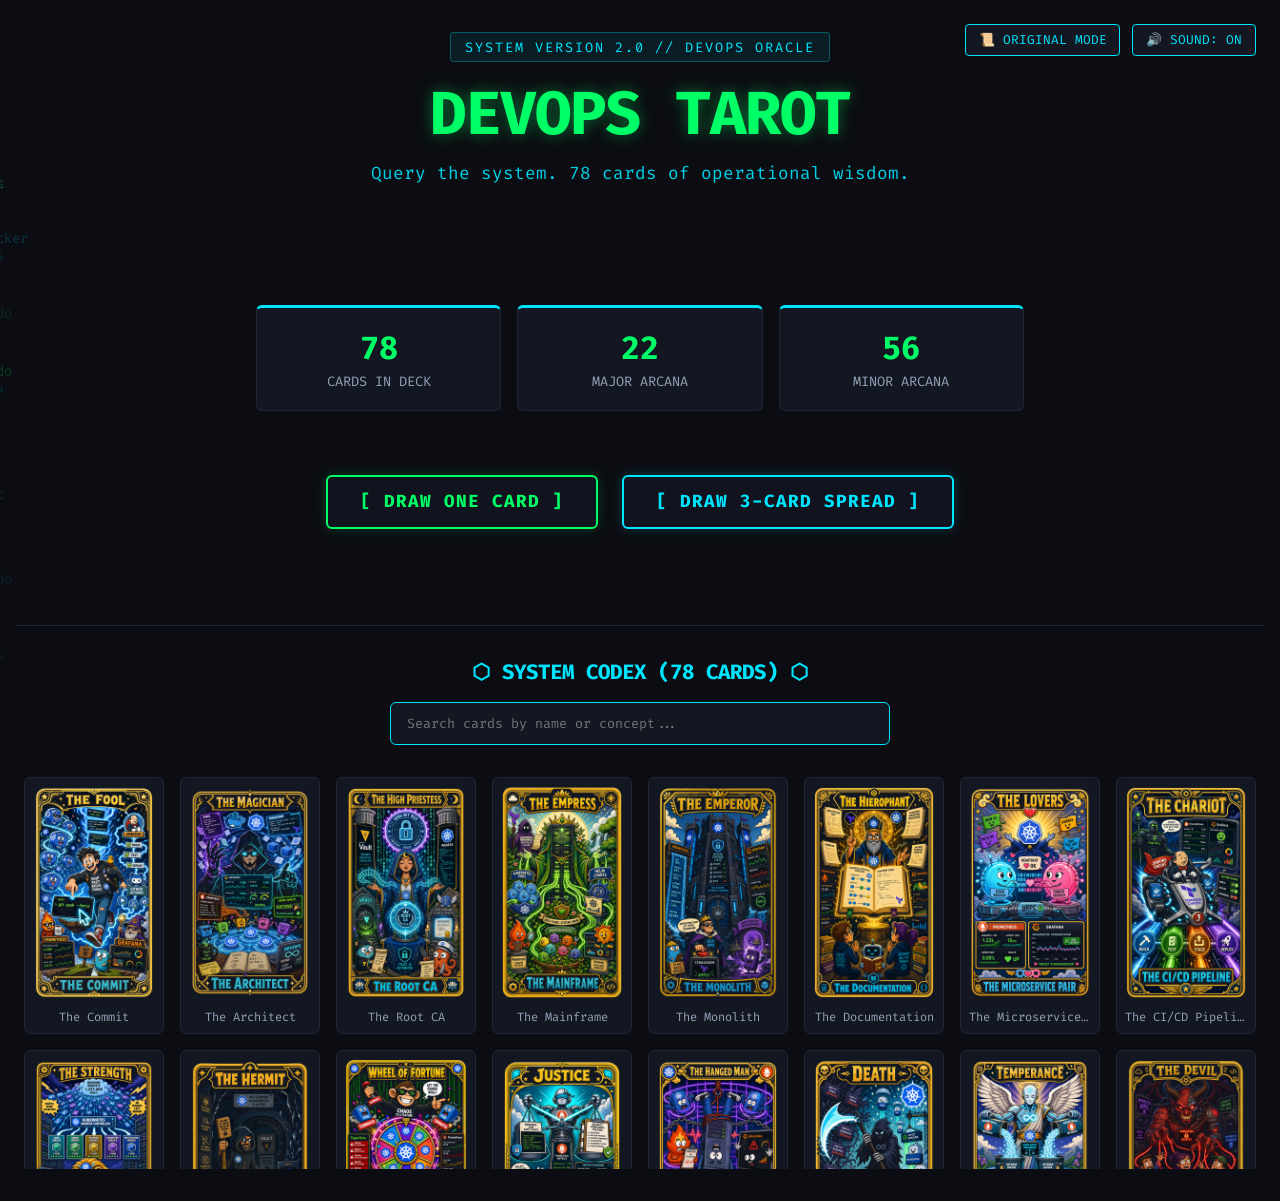
==== docs/index.html @ ac8f44bd "Add static site" ====
<!DOCTYPE html>
<html lang="en">
<head>
  <meta charset="UTF-8" />
  <meta name="viewport" content="width=device-width, initial-scale=1.0" />
  <title>DevOps Tarot // Query The System</title>

  <!-- OpenGraph & Twitter Social Meta Tags -->
  <meta property="og:title" content="DevOps Tarot" />
  <meta property="og:description" content="Query the system. 78 cards of operational wisdom." />
  <meta property="og:image" content="social-preview.png" />
  <meta property="og:type" content="website" />
  <meta name="twitter:card" content="summary_large_image" />
  <meta name="twitter:image" content="social-preview.png" />

  <!-- Google Fonts -->
  <link rel="preconnect" href="https://fonts.googleapis.com" />
  <link rel="preconnect" href="https://fonts.gstatic.com" crossorigin />
  <link href="https://fonts.googleapis.com/css2?family=Fira+Code:wght@400;500;600;700&family=Inter:wght@400;600;700&display=swap" rel="stylesheet" />

  <style>
    :root {
      --bg-dark: #0b0d12;
      --panel-bg: #131722;
      --panel-border: #1e2638;
      --neon-green: #00ff66;
      --neon-cyan: #00e5ff;
      --neon-magenta: #ff007f;
      --neon-gold: #ffd700;
      --text-main: #e2e8f0;
      --text-muted: #94a3b8;
      --font-code: 'Fira Code', monospace, monospace;
      --font-sans: 'Inter', -apple-system, BlinkMacSystemFont, sans-serif;
    }

    * {
      box-sizing: border-box;
      margin: 0;
      padding: 0;
    }

    body {
      background-color: var(--bg-dark);
      color: var(--text-main);
      font-family: var(--font-sans);
      min-height: 100vh;
      overflow-x: hidden;
      display: flex;
      flex-direction: column;
      position: relative;
    }

    /* Canvas background */
    #particleCanvas {
      position: fixed;
      top: 0;
      left: 0;
      width: 100vw;
      height: 100vh;
      z-index: 0;
      pointer-events: none;
      opacity: 0.35;
    }

    /* Main Container */
    #app {
      position: relative;
      z-index: 10;
      display: flex;
      flex-direction: column;
      align-items: center;
      justify-content: flex-start;
      min-height: 100vh;
      width: 100%;
      max-width: 1280px;
      margin: 0 auto;
      padding: 2rem 1rem;
    }

    /* Header */
    header {
      text-align: center;
      margin-bottom: 2rem;
      width: 100%;
    }

    .logo-badge {
      display: inline-block;
      font-family: var(--font-code);
      font-size: 0.85rem;
      color: var(--neon-cyan);
      background: rgba(0, 229, 255, 0.08);
      border: 1px solid rgba(0, 229, 255, 0.3);
      padding: 0.35rem 0.85rem;
      border-radius: 4px;
      margin-bottom: 0.75rem;
      letter-spacing: 2px;
      text-transform: uppercase;
    }

    .app-title {
      font-family: var(--font-code);
      font-size: clamp(2.2rem, 5vw, 3.8rem);
      font-weight: 700;
      color: var(--neon-green);
      text-shadow: 0 0 15px rgba(0, 255, 102, 0.4);
      letter-spacing: -1px;
      margin-bottom: 0.5rem;
      text-transform: uppercase;
    }

    .app-subtitle {
      font-family: var(--font-code);
      font-size: 1.1rem;
      color: var(--neon-cyan);
      opacity: 0.9;
    }

    /* Controls Header Bar */
    .audio-toggle-bar {
      position: absolute;
      top: 1.5rem;
      right: 1.5rem;
      z-index: 50;
      display: flex;
      gap: 0.75rem;
    }

    .cyber-btn-sm {
      background: var(--panel-bg);
      border: 1px solid var(--neon-cyan);
      color: var(--neon-cyan);
      font-family: var(--font-code);
      font-size: 0.8rem;
      padding: 0.4rem 0.8rem;
      border-radius: 4px;
      cursor: pointer;
      transition: all 0.2s ease;
    }
    .cyber-btn-sm:hover {
      background: var(--neon-cyan);
      color: var(--bg-dark);
      box-shadow: 0 0 10px rgba(0, 229, 255, 0.5);
    }

    /* Buttons */
    .cyber-btn {
      background: rgba(19, 23, 34, 0.85);
      border: 2px solid var(--neon-green);
      color: var(--neon-green);
      font-family: var(--font-code);
      font-weight: 700;
      font-size: 1.1rem;
      padding: 0.85rem 2rem;
      border-radius: 6px;
      cursor: pointer;
      position: relative;
      overflow: hidden;
      transition: all 0.25s cubic-bezier(0.175, 0.885, 0.32, 1.275);
      text-transform: uppercase;
      letter-spacing: 1px;
      box-shadow: 0 0 12px rgba(0, 255, 102, 0.2);
    }

    .cyber-btn:hover {
      background: var(--neon-green);
      color: var(--bg-dark);
      box-shadow: 0 0 25px rgba(0, 255, 102, 0.7);
      transform: translateY(-2px);
    }

    .cyber-btn.cyan {
      border-color: var(--neon-cyan);
      color: var(--neon-cyan);
      box-shadow: 0 0 12px rgba(0, 229, 255, 0.2);
    }

    .cyber-btn.cyan:hover {
      background: var(--neon-cyan);
      color: var(--bg-dark);
      box-shadow: 0 0 25px rgba(0, 229, 255, 0.7);
    }

    .button-group {
      display: flex;
      gap: 1.5rem;
      flex-wrap: wrap;
      justify-content: center;
      margin-top: 1.5rem;
    }

    /* Landing Screen */
    .landing-screen {
      display: flex;
      flex-direction: column;
      align-items: center;
      justify-content: center;
      text-align: center;
      padding: 3rem 1rem;
      width: 100%;
      max-width: 800px;
    }

    .deck-stats {
      display: grid;
      grid-template-columns: repeat(auto-fit, minmax(160px, 1fr));
      gap: 1rem;
      width: 100%;
      margin: 2.5rem 0;
    }

    .stat-card {
      background: var(--panel-bg);
      border: 1px solid var(--panel-border);
      border-top: 3px solid var(--neon-cyan);
      padding: 1.2rem;
      border-radius: 6px;
      text-align: center;
    }

    .stat-card .num {
      font-family: var(--font-code);
      font-size: 2rem;
      font-weight: 700;
      color: var(--neon-green);
    }

    .stat-card .label {
      font-size: 0.85rem;
      color: var(--text-muted);
      margin-top: 0.25rem;
      font-family: var(--font-code);
    }

    /* Tarot Spread Area */
    .spread-container {
      width: 100%;
      display: flex;
      flex-direction: column;
      align-items: center;
      animation: fadeIn 0.4s ease forwards;
    }

    .cards-flex {
      display: flex;
      gap: 2.5rem;
      justify-content: center;
      flex-wrap: wrap;
      margin: 2rem 0;
      width: 100%;
    }

    /* Card Item (3D Flip Effect) */
    .card-wrapper {
      perspective: 1200px;
      width: 280px;
      height: 490px;
      cursor: pointer;
      position: relative;
    }

    .card-wrapper .pos-label {
      position: absolute;
      top: -38px;
      left: 0;
      width: 100%;
      text-align: center;
      font-family: var(--font-code);
      font-size: 0.95rem;
      font-weight: 700;
      color: var(--neon-cyan);
      background: rgba(19, 23, 34, 0.8);
      border: 1px solid var(--neon-cyan);
      padding: 0.3rem 0;
      border-radius: 4px;
      letter-spacing: 1px;
      z-index: 5;
    }

    .card-inner {
      width: 100%;
      height: 100%;
      position: relative;
      transform-style: preserve-3d;
      transition: transform 0.8s cubic-bezier(0.175, 0.885, 0.32, 1.275), box-shadow 0.4s ease;
      border-radius: 12px;
    }

    .card-wrapper:hover .card-inner {
      transform: translateY(-8px) scale(1.02);
      box-shadow: 0 10px 30px rgba(0, 229, 255, 0.3);
    }

    .card-wrapper.flipped .card-inner {
      transform: rotateY(180deg) translateY(-4px);
    }

    .card-face {
      position: absolute;
      width: 100%;
      height: 100%;
      backface-visibility: hidden;
      border-radius: 12px;
      overflow: hidden;
      border: 2px solid var(--neon-green);
      box-shadow: 0 0 15px rgba(0, 255, 102, 0.2);
    }

    .card-face img {
      width: 100%;
      height: 100%;
      object-fit: cover;
      display: block;
    }

    .card-face.back {
      background: #090b10;
      border-color: var(--neon-cyan);
    }

    .card-face.front {
      transform: rotateY(180deg);
      background: #0a0a0c;
    }

    .card-face.front.is-reversed img {
      transform: rotate(180deg);
    }

    /* Card Details Panel */
    .details-panel {
      background: var(--panel-bg);
      border: 1px solid var(--panel-border);
      border-left: 4px solid var(--neon-green);
      padding: 1.75rem;
      border-radius: 8px;
      max-width: 800px;
      width: 100%;
      margin-top: 1.5rem;
      box-shadow: 0 8px 32px rgba(0, 0, 0, 0.4);
      animation: slideUp 0.4s ease forwards;
    }

    .details-panel.reversed-style {
      border-left-color: var(--neon-magenta);
    }

    .card-title-row {
      display: flex;
      align-items: center;
      justify-content: space-between;
      margin-bottom: 1rem;
      border-bottom: 1px solid var(--panel-border);
      padding-bottom: 0.75rem;
      flex-wrap: wrap;
      gap: 0.5rem;
    }

    .card-name-text {
      font-family: var(--font-code);
      font-size: 1.6rem;
      font-weight: 700;
      color: var(--neon-green);
    }

    .orientation-badge {
      font-family: var(--font-code);
      font-size: 0.85rem;
      font-weight: 700;
      padding: 0.3rem 0.75rem;
      border-radius: 4px;
      text-transform: uppercase;
      letter-spacing: 1px;
    }

    .orientation-badge.upright {
      background: rgba(0, 255, 102, 0.15);
      border: 1px solid var(--neon-green);
      color: var(--neon-green);
    }

    .orientation-badge.reversed {
      background: rgba(255, 0, 127, 0.15);
      border: 1px solid var(--neon-magenta);
      color: var(--neon-magenta);
    }

    .meaning-block {
      margin-bottom: 1rem;
    }

    .meaning-label {
      font-family: var(--font-code);
      font-size: 0.85rem;
      color: var(--neon-cyan);
      margin-bottom: 0.35rem;
      text-transform: uppercase;
      letter-spacing: 1px;
    }

    .meaning-text {
      font-size: 1.05rem;
      line-height: 1.6;
      color: var(--text-main);
    }

    /* Modal */
    .modal-overlay {
      position: fixed;
      top: 0;
      left: 0;
      width: 100vw;
      height: 100vh;
      background: rgba(5, 7, 12, 0.85);
      backdrop-filter: blur(8px);
      z-index: 100;
      display: flex;
      align-items: center;
      justify-content: center;
      padding: 1rem;
      opacity: 0;
      pointer-events: none;
      transition: opacity 0.3s ease;
    }

    .modal-overlay.active {
      opacity: 1;
      pointer-events: auto;
    }

    .modal-content {
      background: var(--panel-bg);
      border: 2px solid var(--neon-cyan);
      border-radius: 12px;
      max-width: 900px;
      width: 100%;
      max-height: 90vh;
      overflow-y: auto;
      padding: 2rem;
      display: grid;
      grid-template-columns: 300px 1fr;
      gap: 2rem;
      position: relative;
      box-shadow: 0 0 40px rgba(0, 229, 255, 0.3);
    }

    @media (max-width: 768px) {
      .modal-content {
        grid-template-columns: 1fr;
      }
    }

    .modal-close {
      position: absolute;
      top: 1rem;
      right: 1rem;
      background: transparent;
      border: 1px solid var(--neon-magenta);
      color: var(--neon-magenta);
      font-family: var(--font-code);
      font-size: 1.2rem;
      width: 36px;
      height: 36px;
      border-radius: 4px;
      cursor: pointer;
    }

    .modal-card-img {
      width: 100%;
      border-radius: 8px;
      border: 2px solid var(--neon-green);
    }

    .modal-card-img.reversed {
      transform: rotate(180deg);
    }

    /* Animations */
    @keyframes fadeIn {
      from { opacity: 0; transform: translateY(10px); }
      to { opacity: 1; transform: translateY(0); }
    }

    @keyframes slideUp {
      from { opacity: 0; transform: translateY(20px); }
      to { opacity: 1; transform: translateY(0); }
    }

    /* Search/Codex Drawer */
    .codex-section {
      width: 100%;
      margin-top: 3rem;
      border-top: 1px solid var(--panel-border);
      padding-top: 2rem;
    }

    .codex-title {
      font-family: var(--font-code);
      font-size: 1.3rem;
      color: var(--neon-cyan);
      margin-bottom: 1rem;
      text-align: center;
    }

    .search-input {
      width: 100%;
      max-width: 500px;
      margin: 0 auto 1.5rem auto;
      display: block;
      background: var(--panel-bg);
      border: 1px solid var(--neon-cyan);
      color: var(--text-main);
      font-family: var(--font-code);
      padding: 0.75rem 1rem;
      border-radius: 6px;
      outline: none;
    }

    .codex-grid {
      display: grid;
      grid-template-columns: repeat(auto-fill, minmax(140px, 1fr));
      gap: 1rem;
      max-height: 400px;
      overflow-y: auto;
      padding: 0.5rem;
    }

    .codex-thumb {
      background: var(--panel-bg);
      border: 1px solid var(--panel-border);
      border-radius: 6px;
      padding: 0.5rem;
      cursor: pointer;
      text-align: center;
      transition: all 0.2s ease;
    }

    .codex-thumb:hover {
      border-color: var(--neon-green);
      transform: scale(1.05);
    }

    .codex-thumb img {
      width: 100%;
      border-radius: 4px;
    }

    .codex-thumb .name {
      font-family: var(--font-code);
      font-size: 0.75rem;
      color: var(--text-muted);
      margin-top: 0.35rem;
      white-space: nowrap;
      overflow: hidden;
      text-overflow: ellipsis;
    }
  </style>
</head>
<body>

  <!-- Particle Background Canvas -->
  <canvas id="particleCanvas"></canvas>

  <!-- Audio Controls -->
  <div class="audio-toggle-bar">
    <button class="cyber-btn-sm" id="modeBtn" onclick="toggleMode()">📜 ORIGINAL MODE</button>
    <button class="cyber-btn-sm" id="soundBtn" onclick="toggleSound()">🔊 SOUND: ON</button>
  </div>

  <div id="app">
    <header>
      <div class="logo-badge">SYSTEM VERSION 2.0 // DEVOPS ORACLE</div>
      <h1 class="app-title">DEVOPS TAROT</h1>
      <p class="app-subtitle" id="typewriterSub">Query the system. 78 cards of operational wisdom.</p>
    </header>

    <!-- Main Dynamic Container -->
    <main id="mainContent" style="width: 100%; display: flex; flex-direction: column; align-items: center;">
      <!-- Populated via JS -->
    </main>

    <!-- Codex Deck Browser Section -->
    <section class="codex-section">
      <h2 class="codex-title">⬡ SYSTEM CODEX (78 CARDS) ⬡</h2>
      <input type="text" class="search-input" id="codexSearch" placeholder="Search cards by name or concept..." oninput="filterCodex()" />
      <div class="codex-grid" id="codexGrid"></div>
    </section>
  </div>

  <!-- Detail Modal -->
  <div class="modal-overlay" id="cardModal" onclick="closeModal(event)">
    <div class="modal-content" onclick="event.stopPropagation()">
      <button class="modal-close" onclick="closeModal()">&times;</button>
      <div>
        <img src="" id="modalImg" class="modal-card-img" alt="Card Artwork" />
      </div>
      <div>
        <div class="logo-badge" id="modalBadge">UPRIGHT</div>
        <h2 class="card-name-text" id="modalTitle" style="margin-bottom: 1rem;">Card Name</h2>
        <div class="meaning-block">
          <div class="meaning-label">Upright Meaning:</div>
          <div class="meaning-text" id="modalUpright">...</div>
        </div>
        <div class="meaning-block" style="margin-top: 1.25rem;">
          <div class="meaning-label" style="color: var(--neon-magenta);">Reversed Meaning:</div>
          <div class="meaning-text" id="modalReversed">...</div>
        </div>
        <div class="meaning-block" style="margin-top: 1.25rem;">
          <div class="meaning-label" style="color: var(--neon-gold);">DevOps Visual Scene:</div>
          <div class="meaning-text" id="modalScene" style="font-size: 0.95rem; font-style: italic;">...</div>
        </div>
      </div>
    </div>
  </div>

  <script>
    // Cards data loaded from external JSON for leaner HTML
    let TAROT_CARDS_DEVOPS = [];
    let TAROT_CARDS_ORIGINAL = [];
    let TAROT_CARDS = [];
    let currentMode = 'original';
    let dataLoaded = false;

    async function loadCardsData() {
      try {
        const res = await fetch('cards-data.json');
        if (!res.ok) throw new Error('Failed to load cards-data.json');
        const data = await res.json();
        TAROT_CARDS_DEVOPS = data.devops || [];
        TAROT_CARDS_ORIGINAL = data.original || [];
        TAROT_CARDS = TAROT_CARDS_ORIGINAL;
        dataLoaded = true;
        renderCodex();
        renderLanding();
      } catch (e) {
        console.error('Failed to load card data:', e);
        document.getElementById('mainContent').innerHTML = '<div style="text-align:center;padding:2rem;color:#ff007f;font-family:Fira Code,monospace">[ ERROR: Unable to load cards-data.json ]</div>';
      }
    }

    // Sound Synthesizer (Web Audio API)
    let soundEnabled = true;
    const AudioCtx = window.AudioContext || window.webkitAudioContext;
    let audioCtx = null;

    function initAudio() {
      if (!audioCtx) {
        audioCtx = new AudioCtx();
      }
    }

    function playSynthBeep(freq = 440, type = 'sine', duration = 0.1) {
      if (!soundEnabled) return;
      try {
        initAudio();
        const osc = audioCtx.createOscillator();
        const gain = audioCtx.createGain();
        osc.type = type;
        osc.frequency.setValueAtTime(freq, audioCtx.currentTime);
        gain.gain.setValueAtTime(0.08, audioCtx.currentTime);
        gain.gain.exponentialRampToValueAtTime(0.001, audioCtx.currentTime + duration);
        osc.connect(gain);
        gain.connect(audioCtx.destination);
        osc.start();
        osc.stop(audioCtx.currentTime + duration);
      } catch (e) {}
    }

    function toggleSound() {
      soundEnabled = !soundEnabled;
      document.getElementById('soundBtn').innerText = soundEnabled ? '🔊 SOUND: ON' : '🔇 SOUND: OFF';
    }

    function toggleMode() {
      currentMode = currentMode === 'devops' ? 'original' : 'devops';
      TAROT_CARDS = currentMode === 'devops' ? TAROT_CARDS_DEVOPS : TAROT_CARDS_ORIGINAL;
      document.getElementById('modeBtn').innerText = currentMode === 'devops' ? '⚡ OPS MODE' : '📜 ORIGINAL MODE';
      // Re-render active view if any
      if (currentSpread.length > 0) {
        const main = document.getElementById('mainContent');
        if (main.querySelector('.cards-flex')) {
          // Re-render current spread based on card count
          if (currentSpread.length === 1) {
            drawSingleSpread();
          } else if (currentSpread.length === 3) {
            drawThreeSpread();
          }
        }
      }
      // Refresh codex
      renderCodex();
    }

    // State
    let currentSpread = []; // Array of { card, isReversed, positionName }

    // Initialization
    window.addEventListener('DOMContentLoaded', () => {
      initParticleBackground();
      loadCardsData();
    });

    function renderLanding() {
      const main = document.getElementById('mainContent');
      main.innerHTML = `
        <div class="landing-screen">
          <div class="deck-stats">
            <div class="stat-card">
              <div class="num">78</div>
              <div class="label">CARDS IN DECK</div>
            </div>
            <div class="stat-card">
              <div class="num">22</div>
              <div class="label">MAJOR ARCANA</div>
            </div>
            <div class="stat-card">
              <div class="num">56</div>
              <div class="label">MINOR ARCANA</div>
            </div>
          </div>

          <div class="button-group">
            <button class="cyber-btn" onclick="drawSingleSpread()">[ DRAW ONE CARD ]</button>
            <button class="cyber-btn cyan" onclick="drawThreeSpread()">[ DRAW 3-CARD SPREAD ]</button>
          </div>
        </div>
      `;
    }

    function getRandomCards(count) {
      const shuffled = [...TAROT_CARDS].sort(() => 0.5 - Math.random());
      return shuffled.slice(0, count).map(card => ({
        card: card,
        isReversed: Math.random() < 0.5
      }));
    }

    // Single Card Spread
    function drawSingleSpread() {
      playSynthBeep(587, 'triangle', 0.15);
      currentSpread = getRandomCards(1);
      const item = currentSpread[0];

      const main = document.getElementById('mainContent');
      main.innerHTML = `
        <div class="spread-container">
          <div class="cards-flex">
            <div class="card-wrapper" id="singleCard" onclick="flipSingleCard()">
              <div class="card-inner">
                <div class="card-face back">
                  <img src="cards/card-back.png" alt="Card Back" />
                </div>
                <div class="card-face front ${item.isReversed ? 'is-reversed' : ''}">
                  <img src="${item.card.image}" alt="${item.card.name}" />
                </div>
              </div>
            </div>
          </div>

          <div class="details-panel ${item.isReversed ? 'reversed-style' : ''}" id="singleDetails" style="display: none;">
            <div class="card-title-row">
              <span class="card-name-text">${item.card.name}</span>
              <span class="orientation-badge ${item.isReversed ? 'reversed' : 'upright'}">
                ${item.isReversed ? '[ REVERSED ]' : '[ UPRIGHT ]'}
              </span>
            </div>
            <div class="meaning-block">
              <div class="meaning-label">SYSTEM INTERPRETATION:</div>
              <div class="meaning-text">${item.isReversed ? item.card.reversed : item.card.upright}</div>
            </div>
            <div class="meaning-block" style="margin-top: 1rem;">
              <div class="meaning-label" style="color: var(--neon-cyan);">ALT ASPECT (${item.isReversed ? 'Upright' : 'Reversed'}):</div>
              <div class="meaning-text" style="color: var(--text-muted);">${item.isReversed ? item.card.upright : item.card.reversed}</div>
            </div>
          </div>

          <div class="button-group">
            <button class="cyber-btn" onclick="drawSingleSpread()">[ DRAW ANOTHER ]</button>
            <button class="cyber-btn cyan" onclick="renderLanding()">[ START OVER ]</button>
          </div>
        </div>
      `;

      // Auto flip after deal delay
      setTimeout(() => {
        flipSingleCard();
      }, 500);
    }

    function flipSingleCard() {
      const el = document.getElementById('singleCard');
      const details = document.getElementById('singleDetails');
      if (el && !el.classList.contains('flipped')) {
        el.classList.add('flipped');
        playSynthBeep(880, 'sine', 0.2);
        if (details) {
          setTimeout(() => details.style.display = 'block', 400);
        }
      }
    }

    // Three Card Spread (Past, Present, Future)
    function drawThreeSpread() {
      playSynthBeep(523, 'triangle', 0.2);
      const drawn = getRandomCards(3);
      const positions = [
        { label: "PAST (Legacy)", color: "var(--neon-cyan)" },
        { label: "PRESENT (Production)", color: "var(--neon-green)" },
        { label: "FUTURE (Deployment)", color: "var(--neon-gold)" }
      ];

      currentSpread = drawn.map((d, i) => ({
        ...d,
        position: positions[i]
      }));

      const main = document.getElementById('mainContent');
      main.innerHTML = `
        <div class="spread-container">
          <div class="cards-flex">
            ${currentSpread.map((item, idx) => `
              <div class="card-wrapper" id="spreadCard_${idx}" onclick="handleSpreadCardClick(${idx})">
                <div class="pos-label" style="border-color: ${item.position.color}; color: ${item.position.color};">
                  ${item.position.label}
                </div>
                <div class="card-inner">
                  <div class="card-face back">
                    <img src="cards/card-back.png" alt="Card Back" />
                  </div>
                  <div class="card-face front ${item.isReversed ? 'is-reversed' : ''}">
                    <img src="${item.card.image}" alt="${item.card.name}" />
                  </div>
                </div>
              </div>
            `).join('')}
          </div>

          <div id="threeSpreadSummary" style="width: 100%; max-width: 900px; margin-top: 1rem;">
            <!-- Rendered after flips -->
          </div>

          <div class="button-group">
            <button class="cyber-btn" onclick="drawThreeSpread()">[ DRAW NEW SPREAD ]</button>
            <button class="cyber-btn cyan" onclick="renderLanding()">[ START OVER ]</button>
          </div>
        </div>
      `;

      // Sequenced auto flips
      currentSpread.forEach((item, idx) => {
        setTimeout(() => {
          const cardEl = document.getElementById(`spreadCard_${idx}`);
          if (cardEl) {
            cardEl.classList.add('flipped');
            playSynthBeep(440 + idx * 200, 'sine', 0.15);
          }
          if (idx === 2) {
            renderThreeSpreadSummary();
          }
        }, 600 + idx * 500);
      });
    }

    function handleSpreadCardClick(idx) {
      const item = currentSpread[idx];
      if (item) {
        openModal(item.card, item.isReversed);
      }
    }

    function renderThreeSpreadSummary() {
      const summaryEl = document.getElementById('threeSpreadSummary');
      if (!summaryEl) return;

      summaryEl.innerHTML = `
        <div class="details-panel" style="border-left-color: var(--neon-cyan);">
          <h3 style="font-family: var(--font-code); color: var(--neon-cyan); margin-bottom: 1rem;">
            ⬡ SPREAD DIAGNOSTICS & SYSTEM ANALYSIS ⬡
          </h3>
          <div style="display: grid; gap: 1rem;">
            ${currentSpread.map(item => `
              <div style="background: rgba(11, 13, 18, 0.6); padding: 1rem; border-radius: 6px; border-left: 3px solid ${item.position.color};">
                <div style="font-family: var(--font-code); font-weight: 700; color: ${item.position.color}; margin-bottom: 0.25rem;">
                  ${item.position.label}: ${item.card.name} ${item.isReversed ? '<span style="color: var(--neon-magenta)">[REVERSED]</span>' : '<span style="color: var(--neon-green)">[UPRIGHT]</span>'}
                </div>
                <div style="font-size: 0.95rem; line-height: 1.5;">
                  ${item.isReversed ? item.card.reversed : item.card.upright}
                </div>
                <div style="font-size: 0.8rem; color: var(--neon-cyan); margin-top: 0.35rem; cursor: pointer;" onclick="openModalById('${item.card.id}', ${item.isReversed})">
                  ❯ Click card to view full high-res schematic
                </div>
              </div>
            `).join('')}
          </div>
        </div>
      `;
    }

    // Modal Handlers
    function openModal(card, isReversed = false) {
      playSynthBeep(659, 'sine', 0.1);
      const img = document.getElementById('modalImg');
      img.src = card.image;
      img.className = 'modal-card-img' + (isReversed ? ' reversed' : '');
      
      document.getElementById('modalTitle').innerText = card.name;
      document.getElementById('modalBadge').innerText = isReversed ? '[ REVERSED ]' : '[ UPRIGHT ]';
      document.getElementById('modalBadge').className = 'logo-badge ' + (isReversed ? 'reversed-style' : '');
      document.getElementById('modalUpright').innerText = card.upright;
      document.getElementById('modalReversed').innerText = card.reversed;
      document.getElementById('modalScene').innerText = card.scene;

      document.getElementById('cardModal').classList.add('active');
    }

    function openModalById(cardId, isReversed = false) {
      const card = TAROT_CARDS.find(c => c.id === cardId);
      if (card) openModal(card, isReversed);
    }

    function closeModal(e) {
      document.getElementById('cardModal').classList.remove('active');
    }

    // Codex Deck Browser
    function renderCodex() {
      const grid = document.getElementById('codexGrid');
      grid.innerHTML = TAROT_CARDS.map(card => `
        <div class="codex-thumb" onclick="openModalById('${card.id}')">
          <img src="${card.image}" alt="${card.name}" loading="lazy" />
          <div class="name">${card.name}</div>
        </div>
      `).join('');
    }

    function filterCodex() {
      const query = document.getElementById('codexSearch').value.toLowerCase();
      const filtered = TAROT_CARDS.filter(c => 
        c.name.toLowerCase().includes(query) || 
        c.upright.toLowerCase().includes(query) ||
        c.reversed.toLowerCase().includes(query)
      );
      const grid = document.getElementById('codexGrid');
      grid.innerHTML = filtered.map(card => `
        <div class="codex-thumb" onclick="openModalById('${card.id}')">
          <img src="${card.image}" alt="${card.name}" loading="lazy" />
          <div class="name">${card.name}</div>
        </div>
      `).join('');
    }

    // Particle Background Canvas Logic
    function initParticleBackground() {
      const canvas = document.getElementById('particleCanvas');
      const ctx = canvas.getContext('2d');
      let w = canvas.width = window.innerWidth;
      let h = canvas.height = window.innerHeight;

      window.addEventListener('resize', () => {
        w = canvas.width = window.innerWidth;
        h = canvas.height = window.innerHeight;
      });

      const symbols = ['0', '1', '{', '}', ';', '/>', 'git', 'k8s', 'sudo', 'docker', '200', '404', '503', 'gRPC'];
      const particles = [];
      const numParticles = 45;

      for (let i = 0; i < numParticles; i++) {
        particles.push({
          x: Math.random() * w,
          y: Math.random() * h,
          text: symbols[Math.floor(Math.random() * symbols.length)],
          speedY: 0.3 + Math.random() * 0.8,
          speedX: (Math.random() - 0.5) * 0.4,
          size: 12 + Math.random() * 14,
          opacity: 0.15 + Math.random() * 0.45,
          color: Math.random() < 0.5 ? '#00ff66' : '#00e5ff'
        });
      }

      function animate() {
        ctx.clearRect(0, 0, w, h);
        ctx.font = '14px "Fira Code", monospace';

        particles.forEach(p => {
          p.y -= p.speedY;
          p.x += p.speedX;

          if (p.y < -20) p.y = h + 20;
          if (p.x < -20) p.x = w + 20;
          if (p.x > w + 20) p.x = -20;

          ctx.fillStyle = p.color;
          ctx.globalAlpha = p.opacity;
          ctx.fillText(p.text, p.x, p.y);
        });

        requestAnimationFrame(animate);
      }

      animate();
    }
  </script>
</body>
</html>
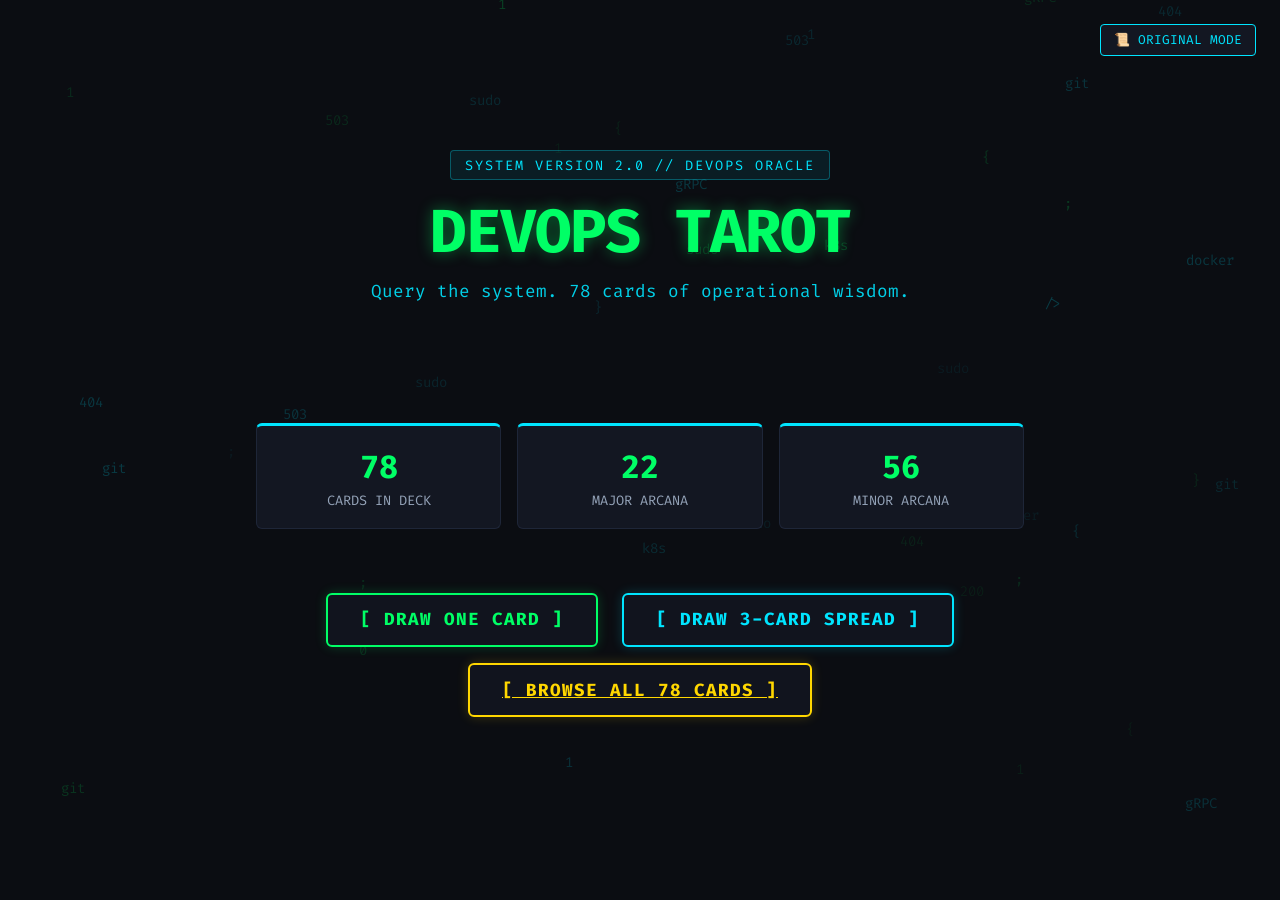
==== commit 8e16df0c: "Add cards.html" ====
--- a/docs/index.html
+++ b/docs/index.html
@@ -4,590 +4,31 @@
   <meta charset="UTF-8" />
   <meta name="viewport" content="width=device-width, initial-scale=1.0" />
   <title>DevOps Tarot // Query The System</title>
-
-  <!-- OpenGraph & Twitter Social Meta Tags -->
   <meta property="og:title" content="DevOps Tarot" />
   <meta property="og:description" content="Query the system. 78 cards of operational wisdom." />
   <meta property="og:image" content="social-preview.png" />
   <meta property="og:type" content="website" />
   <meta name="twitter:card" content="summary_large_image" />
   <meta name="twitter:image" content="social-preview.png" />
-
-  <!-- Google Fonts -->
   <link rel="preconnect" href="https://fonts.googleapis.com" />
   <link rel="preconnect" href="https://fonts.gstatic.com" crossorigin />
   <link href="https://fonts.googleapis.com/css2?family=Fira+Code:wght@400;500;600;700&family=Inter:wght@400;600;700&display=swap" rel="stylesheet" />
-
-  <style>
-    :root {
-      --bg-dark: #0b0d12;
-      --panel-bg: #131722;
-      --panel-border: #1e2638;
-      --neon-green: #00ff66;
-      --neon-cyan: #00e5ff;
-      --neon-magenta: #ff007f;
-      --neon-gold: #ffd700;
-      --text-main: #e2e8f0;
-      --text-muted: #94a3b8;
-      --font-code: 'Fira Code', monospace, monospace;
-      --font-sans: 'Inter', -apple-system, BlinkMacSystemFont, sans-serif;
-    }
-
-    * {
-      box-sizing: border-box;
-      margin: 0;
-      padding: 0;
-    }
-
-    body {
-      background-color: var(--bg-dark);
-      color: var(--text-main);
-      font-family: var(--font-sans);
-      min-height: 100vh;
-      overflow-x: hidden;
-      display: flex;
-      flex-direction: column;
-      position: relative;
-    }
-
-    /* Canvas background */
-    #particleCanvas {
-      position: fixed;
-      top: 0;
-      left: 0;
-      width: 100vw;
-      height: 100vh;
-      z-index: 0;
-      pointer-events: none;
-      opacity: 0.35;
-    }
-
-    /* Main Container */
-    #app {
-      position: relative;
-      z-index: 10;
-      display: flex;
-      flex-direction: column;
-      align-items: center;
-      justify-content: flex-start;
-      min-height: 100vh;
-      width: 100%;
-      max-width: 1280px;
-      margin: 0 auto;
-      padding: 2rem 1rem;
-    }
-
-    /* Header */
-    header {
-      text-align: center;
-      margin-bottom: 2rem;
-      width: 100%;
-    }
-
-    .logo-badge {
-      display: inline-block;
-      font-family: var(--font-code);
-      font-size: 0.85rem;
-      color: var(--neon-cyan);
-      background: rgba(0, 229, 255, 0.08);
-      border: 1px solid rgba(0, 229, 255, 0.3);
-      padding: 0.35rem 0.85rem;
-      border-radius: 4px;
-      margin-bottom: 0.75rem;
-      letter-spacing: 2px;
-      text-transform: uppercase;
-    }
-
-    .app-title {
-      font-family: var(--font-code);
-      font-size: clamp(2.2rem, 5vw, 3.8rem);
-      font-weight: 700;
-      color: var(--neon-green);
-      text-shadow: 0 0 15px rgba(0, 255, 102, 0.4);
-      letter-spacing: -1px;
-      margin-bottom: 0.5rem;
-      text-transform: uppercase;
-    }
-
-    .app-subtitle {
-      font-family: var(--font-code);
-      font-size: 1.1rem;
-      color: var(--neon-cyan);
-      opacity: 0.9;
-    }
-
-    /* Controls Header Bar */
-    .audio-toggle-bar {
-      position: absolute;
-      top: 1.5rem;
-      right: 1.5rem;
-      z-index: 50;
-      display: flex;
-      gap: 0.75rem;
-    }
-
-    .cyber-btn-sm {
-      background: var(--panel-bg);
-      border: 1px solid var(--neon-cyan);
-      color: var(--neon-cyan);
-      font-family: var(--font-code);
-      font-size: 0.8rem;
-      padding: 0.4rem 0.8rem;
-      border-radius: 4px;
-      cursor: pointer;
-      transition: all 0.2s ease;
-    }
-    .cyber-btn-sm:hover {
-      background: var(--neon-cyan);
-      color: var(--bg-dark);
-      box-shadow: 0 0 10px rgba(0, 229, 255, 0.5);
-    }
-
-    /* Buttons */
-    .cyber-btn {
-      background: rgba(19, 23, 34, 0.85);
-      border: 2px solid var(--neon-green);
-      color: var(--neon-green);
-      font-family: var(--font-code);
-      font-weight: 700;
-      font-size: 1.1rem;
-      padding: 0.85rem 2rem;
-      border-radius: 6px;
-      cursor: pointer;
-      position: relative;
-      overflow: hidden;
-      transition: all 0.25s cubic-bezier(0.175, 0.885, 0.32, 1.275);
-      text-transform: uppercase;
-      letter-spacing: 1px;
-      box-shadow: 0 0 12px rgba(0, 255, 102, 0.2);
-    }
-
-    .cyber-btn:hover {
-      background: var(--neon-green);
-      color: var(--bg-dark);
-      box-shadow: 0 0 25px rgba(0, 255, 102, 0.7);
-      transform: translateY(-2px);
-    }
-
-    .cyber-btn.cyan {
-      border-color: var(--neon-cyan);
-      color: var(--neon-cyan);
-      box-shadow: 0 0 12px rgba(0, 229, 255, 0.2);
-    }
-
-    .cyber-btn.cyan:hover {
-      background: var(--neon-cyan);
-      color: var(--bg-dark);
-      box-shadow: 0 0 25px rgba(0, 229, 255, 0.7);
-    }
-
-    .button-group {
-      display: flex;
-      gap: 1.5rem;
-      flex-wrap: wrap;
-      justify-content: center;
-      margin-top: 1.5rem;
-    }
-
-    /* Landing Screen */
-    .landing-screen {
-      display: flex;
-      flex-direction: column;
-      align-items: center;
-      justify-content: center;
-      text-align: center;
-      padding: 3rem 1rem;
-      width: 100%;
-      max-width: 800px;
-    }
-
-    .deck-stats {
-      display: grid;
-      grid-template-columns: repeat(auto-fit, minmax(160px, 1fr));
-      gap: 1rem;
-      width: 100%;
-      margin: 2.5rem 0;
-    }
-
-    .stat-card {
-      background: var(--panel-bg);
-      border: 1px solid var(--panel-border);
-      border-top: 3px solid var(--neon-cyan);
-      padding: 1.2rem;
-      border-radius: 6px;
-      text-align: center;
-    }
-
-    .stat-card .num {
-      font-family: var(--font-code);
-      font-size: 2rem;
-      font-weight: 700;
-      color: var(--neon-green);
-    }
-
-    .stat-card .label {
-      font-size: 0.85rem;
-      color: var(--text-muted);
-      margin-top: 0.25rem;
-      font-family: var(--font-code);
-    }
-
-    /* Tarot Spread Area */
-    .spread-container {
-      width: 100%;
-      display: flex;
-      flex-direction: column;
-      align-items: center;
-      animation: fadeIn 0.4s ease forwards;
-    }
-
-    .cards-flex {
-      display: flex;
-      gap: 2.5rem;
-      justify-content: center;
-      flex-wrap: wrap;
-      margin: 2rem 0;
-      width: 100%;
-    }
-
-    /* Card Item (3D Flip Effect) */
-    .card-wrapper {
-      perspective: 1200px;
-      width: 280px;
-      height: 490px;
-      cursor: pointer;
-      position: relative;
-    }
-
-    .card-wrapper .pos-label {
-      position: absolute;
-      top: -38px;
-      left: 0;
-      width: 100%;
-      text-align: center;
-      font-family: var(--font-code);
-      font-size: 0.95rem;
-      font-weight: 700;
-      color: var(--neon-cyan);
-      background: rgba(19, 23, 34, 0.8);
-      border: 1px solid var(--neon-cyan);
-      padding: 0.3rem 0;
-      border-radius: 4px;
-      letter-spacing: 1px;
-      z-index: 5;
-    }
-
-    .card-inner {
-      width: 100%;
-      height: 100%;
-      position: relative;
-      transform-style: preserve-3d;
-      transition: transform 0.8s cubic-bezier(0.175, 0.885, 0.32, 1.275), box-shadow 0.4s ease;
-      border-radius: 12px;
-    }
-
-    .card-wrapper:hover .card-inner {
-      transform: translateY(-8px) scale(1.02);
-      box-shadow: 0 10px 30px rgba(0, 229, 255, 0.3);
-    }
-
-    .card-wrapper.flipped .card-inner {
-      transform: rotateY(180deg) translateY(-4px);
-    }
-
-    .card-face {
-      position: absolute;
-      width: 100%;
-      height: 100%;
-      backface-visibility: hidden;
-      border-radius: 12px;
-      overflow: hidden;
-      border: 2px solid var(--neon-green);
-      box-shadow: 0 0 15px rgba(0, 255, 102, 0.2);
-    }
-
-    .card-face img {
-      width: 100%;
-      height: 100%;
-      object-fit: cover;
-      display: block;
-    }
-
-    .card-face.back {
-      background: #090b10;
-      border-color: var(--neon-cyan);
-    }
-
-    .card-face.front {
-      transform: rotateY(180deg);
-      background: #0a0a0c;
-    }
-
-    .card-face.front.is-reversed img {
-      transform: rotate(180deg);
-    }
-
-    /* Card Details Panel */
-    .details-panel {
-      background: var(--panel-bg);
-      border: 1px solid var(--panel-border);
-      border-left: 4px solid var(--neon-green);
-      padding: 1.75rem;
-      border-radius: 8px;
-      max-width: 800px;
-      width: 100%;
-      margin-top: 1.5rem;
-      box-shadow: 0 8px 32px rgba(0, 0, 0, 0.4);
-      animation: slideUp 0.4s ease forwards;
-    }
-
-    .details-panel.reversed-style {
-      border-left-color: var(--neon-magenta);
-    }
-
-    .card-title-row {
-      display: flex;
-      align-items: center;
-      justify-content: space-between;
-      margin-bottom: 1rem;
-      border-bottom: 1px solid var(--panel-border);
-      padding-bottom: 0.75rem;
-      flex-wrap: wrap;
-      gap: 0.5rem;
-    }
-
-    .card-name-text {
-      font-family: var(--font-code);
-      font-size: 1.6rem;
-      font-weight: 700;
-      color: var(--neon-green);
-    }
-
-    .orientation-badge {
-      font-family: var(--font-code);
-      font-size: 0.85rem;
-      font-weight: 700;
-      padding: 0.3rem 0.75rem;
-      border-radius: 4px;
-      text-transform: uppercase;
-      letter-spacing: 1px;
-    }
-
-    .orientation-badge.upright {
-      background: rgba(0, 255, 102, 0.15);
-      border: 1px solid var(--neon-green);
-      color: var(--neon-green);
-    }
-
-    .orientation-badge.reversed {
-      background: rgba(255, 0, 127, 0.15);
-      border: 1px solid var(--neon-magenta);
-      color: var(--neon-magenta);
-    }
-
-    .meaning-block {
-      margin-bottom: 1rem;
-    }
-
-    .meaning-label {
-      font-family: var(--font-code);
-      font-size: 0.85rem;
-      color: var(--neon-cyan);
-      margin-bottom: 0.35rem;
-      text-transform: uppercase;
-      letter-spacing: 1px;
-    }
-
-    .meaning-text {
-      font-size: 1.05rem;
-      line-height: 1.6;
-      color: var(--text-main);
-    }
-
-    /* Modal */
-    .modal-overlay {
-      position: fixed;
-      top: 0;
-      left: 0;
-      width: 100vw;
-      height: 100vh;
-      background: rgba(5, 7, 12, 0.85);
-      backdrop-filter: blur(8px);
-      z-index: 100;
-      display: flex;
-      align-items: center;
-      justify-content: center;
-      padding: 1rem;
-      opacity: 0;
-      pointer-events: none;
-      transition: opacity 0.3s ease;
-    }
-
-    .modal-overlay.active {
-      opacity: 1;
-      pointer-events: auto;
-    }
-
-    .modal-content {
-      background: var(--panel-bg);
-      border: 2px solid var(--neon-cyan);
-      border-radius: 12px;
-      max-width: 900px;
-      width: 100%;
-      max-height: 90vh;
-      overflow-y: auto;
-      padding: 2rem;
-      display: grid;
-      grid-template-columns: 300px 1fr;
-      gap: 2rem;
-      position: relative;
-      box-shadow: 0 0 40px rgba(0, 229, 255, 0.3);
-    }
-
-    @media (max-width: 768px) {
-      .modal-content {
-        grid-template-columns: 1fr;
-      }
-    }
-
-    .modal-close {
-      position: absolute;
-      top: 1rem;
-      right: 1rem;
-      background: transparent;
-      border: 1px solid var(--neon-magenta);
-      color: var(--neon-magenta);
-      font-family: var(--font-code);
-      font-size: 1.2rem;
-      width: 36px;
-      height: 36px;
-      border-radius: 4px;
-      cursor: pointer;
-    }
-
-    .modal-card-img {
-      width: 100%;
-      border-radius: 8px;
-      border: 2px solid var(--neon-green);
-    }
-
-    .modal-card-img.reversed {
-      transform: rotate(180deg);
-    }
-
-    /* Animations */
-    @keyframes fadeIn {
-      from { opacity: 0; transform: translateY(10px); }
-      to { opacity: 1; transform: translateY(0); }
-    }
-
-    @keyframes slideUp {
-      from { opacity: 0; transform: translateY(20px); }
-      to { opacity: 1; transform: translateY(0); }
-    }
-
-    /* Search/Codex Drawer */
-    .codex-section {
-      width: 100%;
-      margin-top: 3rem;
-      border-top: 1px solid var(--panel-border);
-      padding-top: 2rem;
-    }
-
-    .codex-title {
-      font-family: var(--font-code);
-      font-size: 1.3rem;
-      color: var(--neon-cyan);
-      margin-bottom: 1rem;
-      text-align: center;
-    }
-
-    .search-input {
-      width: 100%;
-      max-width: 500px;
-      margin: 0 auto 1.5rem auto;
-      display: block;
-      background: var(--panel-bg);
-      border: 1px solid var(--neon-cyan);
-      color: var(--text-main);
-      font-family: var(--font-code);
-      padding: 0.75rem 1rem;
-      border-radius: 6px;
-      outline: none;
-    }
-
-    .codex-grid {
-      display: grid;
-      grid-template-columns: repeat(auto-fill, minmax(140px, 1fr));
-      gap: 1rem;
-      max-height: 400px;
-      overflow-y: auto;
-      padding: 0.5rem;
-    }
-
-    .codex-thumb {
-      background: var(--panel-bg);
-      border: 1px solid var(--panel-border);
-      border-radius: 6px;
-      padding: 0.5rem;
-      cursor: pointer;
-      text-align: center;
-      transition: all 0.2s ease;
-    }
-
-    .codex-thumb:hover {
-      border-color: var(--neon-green);
-      transform: scale(1.05);
-    }
-
-    .codex-thumb img {
-      width: 100%;
-      border-radius: 4px;
-    }
-
-    .codex-thumb .name {
-      font-family: var(--font-code);
-      font-size: 0.75rem;
-      color: var(--text-muted);
-      margin-top: 0.35rem;
-      white-space: nowrap;
-      overflow: hidden;
-      text-overflow: ellipsis;
-    }
-  </style>
+  <link rel="stylesheet" href="style.css" />
 </head>
 <body>
-
-  <!-- Particle Background Canvas -->
   <canvas id="particleCanvas"></canvas>
-
-  <!-- Audio Controls -->
-  <div class="audio-toggle-bar">
+  <div class="mode-toggle-bar">
     <button class="cyber-btn-sm" id="modeBtn" onclick="toggleMode()">📜 ORIGINAL MODE</button>
-    <button class="cyber-btn-sm" id="soundBtn" onclick="toggleSound()">🔊 SOUND: ON</button>
   </div>
-
   <div id="app">
     <header>
       <div class="logo-badge">SYSTEM VERSION 2.0 // DEVOPS ORACLE</div>
       <h1 class="app-title">DEVOPS TAROT</h1>
-      <p class="app-subtitle" id="typewriterSub">Query the system. 78 cards of operational wisdom.</p>
+      <p class="app-subtitle">Query the system. 78 cards of operational wisdom.</p>
     </header>
-
-    <!-- Main Dynamic Container -->
-    <main id="mainContent" style="width: 100%; display: flex; flex-direction: column; align-items: center;">
-      <!-- Populated via JS -->
-    </main>
-
-    <!-- Codex Deck Browser Section -->
-    <section class="codex-section">
-      <h2 class="codex-title">⬡ SYSTEM CODEX (78 CARDS) ⬡</h2>
-      <input type="text" class="search-input" id="codexSearch" placeholder="Search cards by name or concept..." oninput="filterCodex()" />
-      <div class="codex-grid" id="codexGrid"></div>
-    </section>
+    <main id="mainContent" style="width: 100%; display: flex; flex-direction: column; align-items: center;"></main>
   </div>
 
-  <!-- Detail Modal -->
   <div class="modal-overlay" id="cardModal" onclick="closeModal(event)">
     <div class="modal-content" onclick="event.stopPropagation()">
       <button class="modal-close" onclick="closeModal()">&times;</button>
@@ -614,7 +55,6 @@
   </div>
 
   <script>
-    // Cards data loaded from external JSON for leaner HTML
     let TAROT_CARDS_DEVOPS = [];
     let TAROT_CARDS_ORIGINAL = [];
     let TAROT_CARDS = [];
@@ -630,7 +70,6 @@
         TAROT_CARDS_ORIGINAL = data.original || [];
         TAROT_CARDS = TAROT_CARDS_ORIGINAL;
         dataLoaded = true;
-        renderCodex();
         renderLanding();
       } catch (e) {
         console.error('Failed to load card data:', e);
@@ -638,48 +77,13 @@
       }
     }
 
-    // Sound Synthesizer (Web Audio API)
-    let soundEnabled = true;
-    const AudioCtx = window.AudioContext || window.webkitAudioContext;
-    let audioCtx = null;
-
-    function initAudio() {
-      if (!audioCtx) {
-        audioCtx = new AudioCtx();
-      }
-    }
-
-    function playSynthBeep(freq = 440, type = 'sine', duration = 0.1) {
-      if (!soundEnabled) return;
-      try {
-        initAudio();
-        const osc = audioCtx.createOscillator();
-        const gain = audioCtx.createGain();
-        osc.type = type;
-        osc.frequency.setValueAtTime(freq, audioCtx.currentTime);
-        gain.gain.setValueAtTime(0.08, audioCtx.currentTime);
-        gain.gain.exponentialRampToValueAtTime(0.001, audioCtx.currentTime + duration);
-        osc.connect(gain);
-        gain.connect(audioCtx.destination);
-        osc.start();
-        osc.stop(audioCtx.currentTime + duration);
-      } catch (e) {}
-    }
-
-    function toggleSound() {
-      soundEnabled = !soundEnabled;
-      document.getElementById('soundBtn').innerText = soundEnabled ? '🔊 SOUND: ON' : '🔇 SOUND: OFF';
-    }
-
     function toggleMode() {
       currentMode = currentMode === 'devops' ? 'original' : 'devops';
       TAROT_CARDS = currentMode === 'devops' ? TAROT_CARDS_DEVOPS : TAROT_CARDS_ORIGINAL;
       document.getElementById('modeBtn').innerText = currentMode === 'devops' ? '⚡ OPS MODE' : '📜 ORIGINAL MODE';
-      // Re-render active view if any
       if (currentSpread.length > 0) {
         const main = document.getElementById('mainContent');
         if (main.querySelector('.cards-flex')) {
-          // Re-render current spread based on card count
           if (currentSpread.length === 1) {
             drawSingleSpread();
           } else if (currentSpread.length === 3) {
@@ -687,14 +91,10 @@
           }
         }
       }
-      // Refresh codex
-      renderCodex();
-    }
-
-    // State
-    let currentSpread = []; // Array of { card, isReversed, positionName }
-
-    // Initialization
+    }
+
+    let currentSpread = [];
+
     window.addEventListener('DOMContentLoaded', () => {
       initParticleBackground();
       loadCardsData();
@@ -705,23 +105,16 @@
       main.innerHTML = `
         <div class="landing-screen">
           <div class="deck-stats">
-            <div class="stat-card">
-              <div class="num">78</div>
-              <div class="label">CARDS IN DECK</div>
-            </div>
-            <div class="stat-card">
-              <div class="num">22</div>
-              <div class="label">MAJOR ARCANA</div>
-            </div>
-            <div class="stat-card">
-              <div class="num">56</div>
-              <div class="label">MINOR ARCANA</div>
-            </div>
-          </div>
-
+            <div class="stat-card"><div class="num">78</div><div class="label">CARDS IN DECK</div></div>
+            <div class="stat-card"><div class="num">22</div><div class="label">MAJOR ARCANA</div></div>
+            <div class="stat-card"><div class="num">56</div><div class="label">MINOR ARCANA</div></div>
+          </div>
           <div class="button-group">
             <button class="cyber-btn" onclick="drawSingleSpread()">[ DRAW ONE CARD ]</button>
             <button class="cyber-btn cyan" onclick="drawThreeSpread()">[ DRAW 3-CARD SPREAD ]</button>
+          </div>
+          <div class="cards-link-section">
+            <a href="cards.html" class="cyber-btn gold">[ BROWSE ALL 78 CARDS ]</a>
           </div>
         </div>
       `;
@@ -731,32 +124,26 @@
       const shuffled = [...TAROT_CARDS].sort(() => 0.5 - Math.random());
       return shuffled.slice(0, count).map(card => ({
         card: card,
-        isReversed: Math.random() < 0.5
+        isReversed: Math.floor(Math.random() * 100) % 2 === 1
       }));
     }
 
-    // Single Card Spread
     function drawSingleSpread() {
-      playSynthBeep(587, 'triangle', 0.15);
       currentSpread = getRandomCards(1);
       const item = currentSpread[0];
-
       const main = document.getElementById('mainContent');
       main.innerHTML = `
         <div class="spread-container">
           <div class="cards-flex">
             <div class="card-wrapper" id="singleCard" onclick="flipSingleCard()">
               <div class="card-inner">
-                <div class="card-face back">
-                  <img src="cards/card-back.png" alt="Card Back" />
-                </div>
+                <div class="card-face back"><img src="cards/card-back.png" alt="Card Back" /></div>
                 <div class="card-face front ${item.isReversed ? 'is-reversed' : ''}">
                   <img src="${item.card.image}" alt="${item.card.name}" />
                 </div>
               </div>
             </div>
           </div>
-
           <div class="details-panel ${item.isReversed ? 'reversed-style' : ''}" id="singleDetails" style="display: none;">
             <div class="card-title-row">
               <span class="card-name-text">${item.card.name}</span>
@@ -773,18 +160,13 @@
               <div class="meaning-text" style="color: var(--text-muted);">${item.isReversed ? item.card.upright : item.card.reversed}</div>
             </div>
           </div>
-
           <div class="button-group">
             <button class="cyber-btn" onclick="drawSingleSpread()">[ DRAW ANOTHER ]</button>
             <button class="cyber-btn cyan" onclick="renderLanding()">[ START OVER ]</button>
           </div>
         </div>
       `;
-
-      // Auto flip after deal delay
-      setTimeout(() => {
-        flipSingleCard();
-      }, 500);
+      setTimeout(() => { flipSingleCard(); }, 500);
     }
 
     function flipSingleCard() {
@@ -792,41 +174,29 @@
       const details = document.getElementById('singleDetails');
       if (el && !el.classList.contains('flipped')) {
         el.classList.add('flipped');
-        playSynthBeep(880, 'sine', 0.2);
         if (details) {
           setTimeout(() => details.style.display = 'block', 400);
         }
       }
     }
 
-    // Three Card Spread (Past, Present, Future)
     function drawThreeSpread() {
-      playSynthBeep(523, 'triangle', 0.2);
       const drawn = getRandomCards(3);
       const positions = [
         { label: "PAST (Legacy)", color: "var(--neon-cyan)" },
         { label: "PRESENT (Production)", color: "var(--neon-green)" },
         { label: "FUTURE (Deployment)", color: "var(--neon-gold)" }
       ];
-
-      currentSpread = drawn.map((d, i) => ({
-        ...d,
-        position: positions[i]
-      }));
-
+      currentSpread = drawn.map((d, i) => ({ ...d, position: positions[i] }));
       const main = document.getElementById('mainContent');
       main.innerHTML = `
         <div class="spread-container">
           <div class="cards-flex">
             ${currentSpread.map((item, idx) => `
               <div class="card-wrapper" id="spreadCard_${idx}" onclick="handleSpreadCardClick(${idx})">
-                <div class="pos-label" style="border-color: ${item.position.color}; color: ${item.position.color};">
-                  ${item.position.label}
-                </div>
+                <div class="pos-label" style="border-color: ${item.position.color}; color: ${item.position.color};">${item.position.label}</div>
                 <div class="card-inner">
-                  <div class="card-face back">
-                    <img src="cards/card-back.png" alt="Card Back" />
-                  </div>
+                  <div class="card-face back"><img src="cards/card-back.png" alt="Card Back" /></div>
                   <div class="card-face front ${item.isReversed ? 'is-reversed' : ''}">
                     <img src="${item.card.image}" alt="${item.card.name}" />
                   </div>
@@ -834,58 +204,40 @@
               </div>
             `).join('')}
           </div>
-
-          <div id="threeSpreadSummary" style="width: 100%; max-width: 900px; margin-top: 1rem;">
-            <!-- Rendered after flips -->
-          </div>
-
+          <div id="threeSpreadSummary" style="width: 100%; max-width: 900px; margin-top: 1rem;"></div>
           <div class="button-group">
             <button class="cyber-btn" onclick="drawThreeSpread()">[ DRAW NEW SPREAD ]</button>
             <button class="cyber-btn cyan" onclick="renderLanding()">[ START OVER ]</button>
           </div>
         </div>
       `;
-
-      // Sequenced auto flips
       currentSpread.forEach((item, idx) => {
         setTimeout(() => {
           const cardEl = document.getElementById(`spreadCard_${idx}`);
-          if (cardEl) {
-            cardEl.classList.add('flipped');
-            playSynthBeep(440 + idx * 200, 'sine', 0.15);
-          }
-          if (idx === 2) {
-            renderThreeSpreadSummary();
-          }
+          if (cardEl) { cardEl.classList.add('flipped'); }
+          if (idx === 2) { renderThreeSpreadSummary(); }
         }, 600 + idx * 500);
       });
     }
 
     function handleSpreadCardClick(idx) {
       const item = currentSpread[idx];
-      if (item) {
-        openModal(item.card, item.isReversed);
-      }
+      if (item) { openModal(item.card, item.isReversed); }
     }
 
     function renderThreeSpreadSummary() {
       const summaryEl = document.getElementById('threeSpreadSummary');
       if (!summaryEl) return;
-
       summaryEl.innerHTML = `
         <div class="details-panel" style="border-left-color: var(--neon-cyan);">
-          <h3 style="font-family: var(--font-code); color: var(--neon-cyan); margin-bottom: 1rem;">
-            ⬡ SPREAD DIAGNOSTICS & SYSTEM ANALYSIS ⬡
-          </h3>
+          <h3 style="font-family: var(--font-code); color: var(--neon-cyan); margin-bottom: 1rem;">⬡ SPREAD DIAGNOSTICS & SYSTEM ANALYSIS ⬡</h3>
           <div style="display: grid; gap: 1rem;">
             ${currentSpread.map(item => `
               <div style="background: rgba(11, 13, 18, 0.6); padding: 1rem; border-radius: 6px; border-left: 3px solid ${item.position.color};">
                 <div style="font-family: var(--font-code); font-weight: 700; color: ${item.position.color}; margin-bottom: 0.25rem;">
                   ${item.position.label}: ${item.card.name} ${item.isReversed ? '<span style="color: var(--neon-magenta)">[REVERSED]</span>' : '<span style="color: var(--neon-green)">[UPRIGHT]</span>'}
                 </div>
-                <div style="font-size: 0.95rem; line-height: 1.5;">
-                  ${item.isReversed ? item.card.reversed : item.card.upright}
-                </div>
+                <div style="font-size: 0.95rem; line-height: 1.5;">${item.isReversed ? item.card.reversed : item.card.upright}</div>
                 <div style="font-size: 0.8rem; color: var(--neon-cyan); margin-top: 0.35rem; cursor: pointer;" onclick="openModalById('${item.card.id}', ${item.isReversed})">
                   ❯ Click card to view full high-res schematic
                 </div>
@@ -896,20 +248,16 @@
       `;
     }
 
-    // Modal Handlers
     function openModal(card, isReversed = false) {
-      playSynthBeep(659, 'sine', 0.1);
       const img = document.getElementById('modalImg');
       img.src = card.image;
       img.className = 'modal-card-img' + (isReversed ? ' reversed' : '');
-      
       document.getElementById('modalTitle').innerText = card.name;
       document.getElementById('modalBadge').innerText = isReversed ? '[ REVERSED ]' : '[ UPRIGHT ]';
       document.getElementById('modalBadge').className = 'logo-badge ' + (isReversed ? 'reversed-style' : '');
       document.getElementById('modalUpright').innerText = card.upright;
       document.getElementById('modalReversed').innerText = card.reversed;
       document.getElementById('modalScene').innerText = card.scene;
-
       document.getElementById('cardModal').classList.add('active');
     }
 
@@ -922,49 +270,18 @@
       document.getElementById('cardModal').classList.remove('active');
     }
 
-    // Codex Deck Browser
-    function renderCodex() {
-      const grid = document.getElementById('codexGrid');
-      grid.innerHTML = TAROT_CARDS.map(card => `
-        <div class="codex-thumb" onclick="openModalById('${card.id}')">
-          <img src="${card.image}" alt="${card.name}" loading="lazy" />
-          <div class="name">${card.name}</div>
-        </div>
-      `).join('');
-    }
-
-    function filterCodex() {
-      const query = document.getElementById('codexSearch').value.toLowerCase();
-      const filtered = TAROT_CARDS.filter(c => 
-        c.name.toLowerCase().includes(query) || 
-        c.upright.toLowerCase().includes(query) ||
-        c.reversed.toLowerCase().includes(query)
-      );
-      const grid = document.getElementById('codexGrid');
-      grid.innerHTML = filtered.map(card => `
-        <div class="codex-thumb" onclick="openModalById('${card.id}')">
-          <img src="${card.image}" alt="${card.name}" loading="lazy" />
-          <div class="name">${card.name}</div>
-        </div>
-      `).join('');
-    }
-
-    // Particle Background Canvas Logic
     function initParticleBackground() {
       const canvas = document.getElementById('particleCanvas');
       const ctx = canvas.getContext('2d');
       let w = canvas.width = window.innerWidth;
       let h = canvas.height = window.innerHeight;
-
       window.addEventListener('resize', () => {
         w = canvas.width = window.innerWidth;
         h = canvas.height = window.innerHeight;
       });
-
       const symbols = ['0', '1', '{', '}', ';', '/>', 'git', 'k8s', 'sudo', 'docker', '200', '404', '503', 'gRPC'];
       const particles = [];
       const numParticles = 45;
-
       for (let i = 0; i < numParticles; i++) {
         particles.push({
           x: Math.random() * w,
@@ -977,27 +294,21 @@
           color: Math.random() < 0.5 ? '#00ff66' : '#00e5ff'
         });
       }
-
       function animate() {
         ctx.clearRect(0, 0, w, h);
         ctx.font = '14px "Fira Code", monospace';
-
         particles.forEach(p => {
           p.y -= p.speedY;
           p.x += p.speedX;
-
           if (p.y < -20) p.y = h + 20;
           if (p.x < -20) p.x = w + 20;
           if (p.x > w + 20) p.x = -20;
-
           ctx.fillStyle = p.color;
           ctx.globalAlpha = p.opacity;
           ctx.fillText(p.text, p.x, p.y);
         });
-
         requestAnimationFrame(animate);
       }
-
       animate();
     }
   </script>
--- a/docs/style.css
+++ b/docs/style.css
@@ -0,0 +1,566 @@
+:root {
+  --bg-dark: #0b0d12;
+  --panel-bg: #131722;
+  --panel-border: #1e2638;
+  --neon-green: #00ff66;
+  --neon-cyan: #00e5ff;
+  --neon-magenta: #ff007f;
+  --neon-gold: #ffd700;
+  --text-main: #e2e8f0;
+  --text-muted: #94a3b8;
+  --font-code: 'Fira Code', monospace, monospace;
+  --font-sans: 'Inter', -apple-system, BlinkMacSystemFont, sans-serif;
+}
+
+* {
+  box-sizing: border-box;
+  margin: 0;
+  padding: 0;
+}
+
+body {
+  background-color: var(--bg-dark);
+  color: var(--text-main);
+  font-family: var(--font-sans);
+  min-height: 100vh;
+  overflow-x: hidden;
+  display: flex;
+  flex-direction: column;
+  position: relative;
+}
+
+#particleCanvas {
+  position: fixed;
+  top: 0;
+  left: 0;
+  width: 100vw;
+  height: 100vh;
+  z-index: 0;
+  pointer-events: none;
+  opacity: 0.35;
+}
+
+#app {
+  position: relative;
+  z-index: 10;
+  display: flex;
+  flex-direction: column;
+  align-items: center;
+  justify-content: center;
+  min-height: 100vh;
+  width: 100%;
+  max-width: 1280px;
+  margin: 0 auto;
+  padding: 2rem 1rem;
+}
+
+header {
+  text-align: center;
+  margin-bottom: 2rem;
+  width: 100%;
+}
+
+.logo-badge {
+  display: inline-block;
+  font-family: var(--font-code);
+  font-size: 0.85rem;
+  color: var(--neon-cyan);
+  background: rgba(0, 229, 255, 0.08);
+  border: 1px solid rgba(0, 229, 255, 0.3);
+  padding: 0.35rem 0.85rem;
+  border-radius: 4px;
+  margin-bottom: 0.75rem;
+  letter-spacing: 2px;
+  text-transform: uppercase;
+}
+
+.app-title {
+  font-family: var(--font-code);
+  font-size: clamp(2.2rem, 5vw, 3.8rem);
+  font-weight: 700;
+  color: var(--neon-green);
+  text-shadow: 0 0 15px rgba(0, 255, 102, 0.4);
+  letter-spacing: -1px;
+  margin-bottom: 0.5rem;
+  text-transform: uppercase;
+}
+
+.app-subtitle {
+  font-family: var(--font-code);
+  font-size: 1.1rem;
+  color: var(--neon-cyan);
+  opacity: 0.9;
+}
+
+.mode-toggle-bar {
+  position: absolute;
+  top: 1.5rem;
+  right: 1.5rem;
+  z-index: 50;
+}
+
+.cyber-btn-sm {
+  background: var(--panel-bg);
+  border: 1px solid var(--neon-cyan);
+  color: var(--neon-cyan);
+  font-family: var(--font-code);
+  font-size: 0.8rem;
+  padding: 0.4rem 0.8rem;
+  border-radius: 4px;
+  cursor: pointer;
+  transition: all 0.2s ease;
+}
+.cyber-btn-sm:hover {
+  background: var(--neon-cyan);
+  color: var(--bg-dark);
+  box-shadow: 0 0 10px rgba(0, 229, 255, 0.5);
+}
+
+.cyber-btn {
+  background: rgba(19, 23, 34, 0.85);
+  border: 2px solid var(--neon-green);
+  color: var(--neon-green);
+  font-family: var(--font-code);
+  font-weight: 700;
+  font-size: 1.1rem;
+  padding: 0.85rem 2rem;
+  border-radius: 6px;
+  cursor: pointer;
+  position: relative;
+  overflow: hidden;
+  transition: all 0.25s cubic-bezier(0.175, 0.885, 0.32, 1.275);
+  text-transform: uppercase;
+  letter-spacing: 1px;
+  box-shadow: 0 0 12px rgba(0, 255, 102, 0.2);
+  animation: btnPulse 2.5s ease-in-out infinite;
+}
+
+@keyframes btnPulse {
+  0%, 100% { box-shadow: 0 0 12px rgba(0, 255, 102, 0.2); }
+  50% { box-shadow: 0 0 20px rgba(0, 255, 102, 0.45); }
+}
+
+.cyber-btn:hover {
+  background: var(--neon-green);
+  color: var(--bg-dark);
+  box-shadow: 0 0 30px rgba(0, 255, 102, 0.8);
+  transform: translateY(-3px) scale(1.05);
+}
+
+.cyber-btn.cyan {
+  border-color: var(--neon-cyan);
+  color: var(--neon-cyan);
+  box-shadow: 0 0 12px rgba(0, 229, 255, 0.2);
+  animation-name: btnPulseCyan;
+}
+
+@keyframes btnPulseCyan {
+  0%, 100% { box-shadow: 0 0 12px rgba(0, 229, 255, 0.2); }
+  50% { box-shadow: 0 0 20px rgba(0, 229, 255, 0.45); }
+}
+
+.cyber-btn.cyan:hover {
+  background: var(--neon-cyan);
+  color: var(--bg-dark);
+  box-shadow: 0 0 30px rgba(0, 229, 255, 0.8);
+  transform: translateY(-3px) scale(1.05);
+}
+
+.cyber-btn.gold {
+  border-color: var(--neon-gold);
+  color: var(--neon-gold);
+  box-shadow: 0 0 12px rgba(255, 215, 0, 0.2);
+  animation-name: btnPulseGold;
+}
+
+@keyframes btnPulseGold {
+  0%, 100% { box-shadow: 0 0 12px rgba(255, 215, 0, 0.2); }
+  50% { box-shadow: 0 0 20px rgba(255, 215, 0, 0.45); }
+}
+
+.cyber-btn.gold:hover {
+  background: var(--neon-gold);
+  color: var(--bg-dark);
+  box-shadow: 0 0 30px rgba(255, 215, 0, 0.8);
+  transform: translateY(-3px) scale(1.05);
+}
+
+.button-group {
+  display: flex;
+  gap: 1.5rem;
+  flex-wrap: wrap;
+  justify-content: center;
+  margin-top: 1.5rem;
+}
+
+.landing-screen {
+  display: flex;
+  flex-direction: column;
+  align-items: center;
+  justify-content: center;
+  text-align: center;
+  padding: 3rem 1rem;
+  width: 100%;
+  max-width: 800px;
+}
+
+.cards-link-section {
+  margin-top: 2rem;
+}
+
+.deck-stats {
+  display: grid;
+  grid-template-columns: repeat(auto-fit, minmax(160px, 1fr));
+  gap: 1rem;
+  width: 100%;
+  margin: 2.5rem 0;
+}
+
+.stat-card {
+  background: var(--panel-bg);
+  border: 1px solid var(--panel-border);
+  border-top: 3px solid var(--neon-cyan);
+  padding: 1.2rem;
+  border-radius: 6px;
+  text-align: center;
+}
+
+.stat-card .num {
+  font-family: var(--font-code);
+  font-size: 2rem;
+  font-weight: 700;
+  color: var(--neon-green);
+}
+
+.stat-card .label {
+  font-size: 0.85rem;
+  color: var(--text-muted);
+  margin-top: 0.25rem;
+  font-family: var(--font-code);
+}
+
+.spread-container {
+  width: 100%;
+  display: flex;
+  flex-direction: column;
+  align-items: center;
+  animation: fadeIn 0.4s ease forwards;
+}
+
+.cards-flex {
+  display: flex;
+  gap: 2.5rem;
+  justify-content: center;
+  flex-wrap: wrap;
+  margin: 2rem 0;
+  width: 100%;
+}
+
+.card-wrapper {
+  perspective: 1200px;
+  width: 280px;
+  height: 490px;
+  cursor: pointer;
+  position: relative;
+}
+
+.card-wrapper .pos-label {
+  position: absolute;
+  top: -38px;
+  left: 0;
+  width: 100%;
+  text-align: center;
+  font-family: var(--font-code);
+  font-size: 0.95rem;
+  font-weight: 700;
+  color: var(--neon-cyan);
+  background: rgba(19, 23, 34, 0.8);
+  border: 1px solid var(--neon-cyan);
+  padding: 0.3rem 0;
+  border-radius: 4px;
+  letter-spacing: 1px;
+  z-index: 5;
+}
+
+.card-inner {
+  width: 100%;
+  height: 100%;
+  position: relative;
+  transform-style: preserve-3d;
+  transition: transform 0.8s cubic-bezier(0.175, 0.885, 0.32, 1.275), box-shadow 0.4s ease;
+  border-radius: 12px;
+}
+
+.card-wrapper:hover .card-inner {
+  transform: translateY(-8px) scale(1.02);
+  box-shadow: 0 10px 30px rgba(0, 229, 255, 0.3);
+}
+
+.card-wrapper.flipped .card-inner {
+  transform: rotateY(180deg) translateY(-4px);
+}
+
+.card-face {
+  position: absolute;
+  width: 100%;
+  height: 100%;
+  backface-visibility: hidden;
+  border-radius: 12px;
+  overflow: hidden;
+  border: 2px solid var(--neon-green);
+  box-shadow: 0 0 15px rgba(0, 255, 102, 0.2);
+}
+
+.card-face img {
+  width: 100%;
+  height: 100%;
+  object-fit: cover;
+  display: block;
+}
+
+.card-face.back {
+  background: #090b10;
+  border-color: var(--neon-cyan);
+}
+
+.card-face.front {
+  transform: rotateY(180deg);
+  background: #0a0a0c;
+}
+
+.card-face.front.is-reversed img {
+  transform: rotate(180deg);
+}
+
+.details-panel {
+  background: var(--panel-bg);
+  border: 1px solid var(--panel-border);
+  border-left: 4px solid var(--neon-green);
+  padding: 1.75rem;
+  border-radius: 8px;
+  max-width: 800px;
+  width: 100%;
+  margin-top: 1.5rem;
+  box-shadow: 0 8px 32px rgba(0, 0, 0, 0.4);
+  animation: slideUp 0.4s ease forwards;
+}
+
+.details-panel.reversed-style {
+  border-left-color: var(--neon-magenta);
+}
+
+.card-title-row {
+  display: flex;
+  align-items: center;
+  justify-content: space-between;
+  margin-bottom: 1rem;
+  border-bottom: 1px solid var(--panel-border);
+  padding-bottom: 0.75rem;
+  flex-wrap: wrap;
+  gap: 0.5rem;
+}
+
+.card-name-text {
+  font-family: var(--font-code);
+  font-size: 1.6rem;
+  font-weight: 700;
+  color: var(--neon-green);
+}
+
+.orientation-badge {
+  font-family: var(--font-code);
+  font-size: 0.85rem;
+  font-weight: 700;
+  padding: 0.3rem 0.75rem;
+  border-radius: 4px;
+  text-transform: uppercase;
+  letter-spacing: 1px;
+}
+
+.orientation-badge.upright {
+  background: rgba(0, 255, 102, 0.15);
+  border: 1px solid var(--neon-green);
+  color: var(--neon-green);
+}
+
+.orientation-badge.reversed {
+  background: rgba(255, 0, 127, 0.15);
+  border: 1px solid var(--neon-magenta);
+  color: var(--neon-magenta);
+}
+
+.meaning-block {
+  margin-bottom: 1rem;
+}
+
+.meaning-label {
+  font-family: var(--font-code);
+  font-size: 0.85rem;
+  color: var(--neon-cyan);
+  margin-bottom: 0.35rem;
+  text-transform: uppercase;
+  letter-spacing: 1px;
+}
+
+.meaning-text {
+  font-size: 1.05rem;
+  line-height: 1.6;
+  color: var(--text-main);
+}
+
+.modal-overlay {
+  position: fixed;
+  top: 0;
+  left: 0;
+  width: 100vw;
+  height: 100vh;
+  background: rgba(5, 7, 12, 0.85);
+  backdrop-filter: blur(8px);
+  z-index: 100;
+  display: flex;
+  align-items: center;
+  justify-content: center;
+  padding: 1rem;
+  opacity: 0;
+  pointer-events: none;
+  transition: opacity 0.3s ease;
+}
+
+.modal-overlay.active {
+  opacity: 1;
+  pointer-events: auto;
+}
+
+.modal-content {
+  background: var(--panel-bg);
+  border: 2px solid var(--neon-cyan);
+  border-radius: 12px;
+  max-width: 900px;
+  width: 100%;
+  max-height: 90vh;
+  overflow-y: auto;
+  padding: 2rem;
+  display: grid;
+  grid-template-columns: 300px 1fr;
+  gap: 2rem;
+  position: relative;
+  box-shadow: 0 0 40px rgba(0, 229, 255, 0.3);
+}
+
+@media (max-width: 768px) {
+  .modal-content {
+    grid-template-columns: 1fr;
+  }
+}
+
+.modal-close {
+  position: absolute;
+  top: 1rem;
+  right: 1rem;
+  background: transparent;
+  border: 1px solid var(--neon-magenta);
+  color: var(--neon-magenta);
+  font-family: var(--font-code);
+  font-size: 1.2rem;
+  width: 36px;
+  height: 36px;
+  border-radius: 4px;
+  cursor: pointer;
+}
+
+.modal-card-img {
+  width: 100%;
+  border-radius: 8px;
+  border: 2px solid var(--neon-green);
+}
+
+.modal-card-img.reversed {
+  transform: rotate(180deg);
+}
+
+@keyframes fadeIn {
+  from { opacity: 0; transform: translateY(10px); }
+  to { opacity: 1; transform: translateY(0); }
+}
+
+@keyframes slideUp {
+  from { opacity: 0; transform: translateY(20px); }
+  to { opacity: 1; transform: translateY(0); }
+}
+
+.codex-section {
+  width: 100%;
+  margin-top: 2rem;
+}
+
+.codex-title {
+  font-family: var(--font-code);
+  font-size: 1.3rem;
+  color: var(--neon-cyan);
+  margin-bottom: 1rem;
+  text-align: center;
+}
+
+.search-input {
+  width: 100%;
+  max-width: 500px;
+  margin: 0 auto 1.5rem auto;
+  display: block;
+  background: var(--panel-bg);
+  border: 1px solid var(--neon-cyan);
+  color: var(--text-main);
+  font-family: var(--font-code);
+  padding: 0.75rem 1rem;
+  border-radius: 6px;
+  outline: none;
+}
+
+.codex-grid {
+  display: grid;
+  grid-template-columns: repeat(auto-fill, minmax(140px, 1fr));
+  gap: 1rem;
+  padding: 0.5rem;
+}
+
+.codex-thumb {
+  background: var(--panel-bg);
+  border: 1px solid var(--panel-border);
+  border-radius: 6px;
+  padding: 0.5rem;
+  cursor: pointer;
+  text-align: center;
+  transition: all 0.2s ease;
+}
+
+.codex-thumb:hover {
+  border-color: var(--neon-green);
+  transform: scale(1.05);
+}
+
+.codex-thumb img {
+  width: 100%;
+  border-radius: 4px;
+}
+
+.codex-thumb .name {
+  font-family: var(--font-code);
+  font-size: 0.75rem;
+  color: var(--text-muted);
+  margin-top: 0.35rem;
+  white-space: nowrap;
+  overflow: hidden;
+  text-overflow: ellipsis;
+}
+
+.back-link {
+  display: inline-block;
+  margin-bottom: 1.5rem;
+  font-family: var(--font-code);
+  color: var(--neon-cyan);
+  text-decoration: none;
+  transition: color 0.2s ease;
+}
+
+.back-link:hover {
+  color: var(--neon-green);
+}
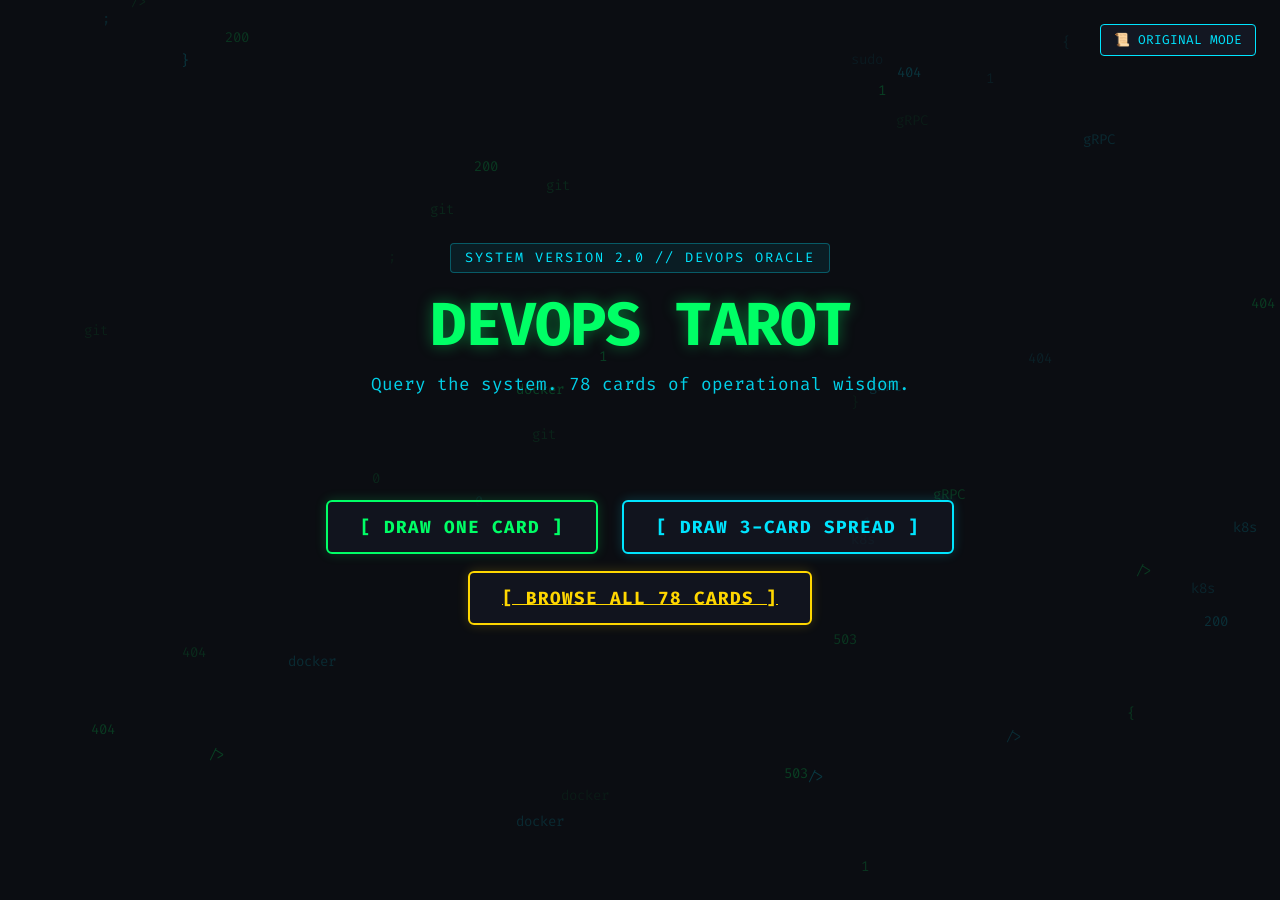
==== commit 0e2df06c: "Update site" ====
--- a/docs/index.html
+++ b/docs/index.html
@@ -104,11 +104,6 @@
       const main = document.getElementById('mainContent');
       main.innerHTML = `
         <div class="landing-screen">
-          <div class="deck-stats">
-            <div class="stat-card"><div class="num">78</div><div class="label">CARDS IN DECK</div></div>
-            <div class="stat-card"><div class="num">22</div><div class="label">MAJOR ARCANA</div></div>
-            <div class="stat-card"><div class="num">56</div><div class="label">MINOR ARCANA</div></div>
-          </div>
           <div class="button-group">
             <button class="cyber-btn" onclick="drawSingleSpread()">[ DRAW ONE CARD ]</button>
             <button class="cyber-btn cyan" onclick="drawThreeSpread()">[ DRAW 3-CARD SPREAD ]</button>
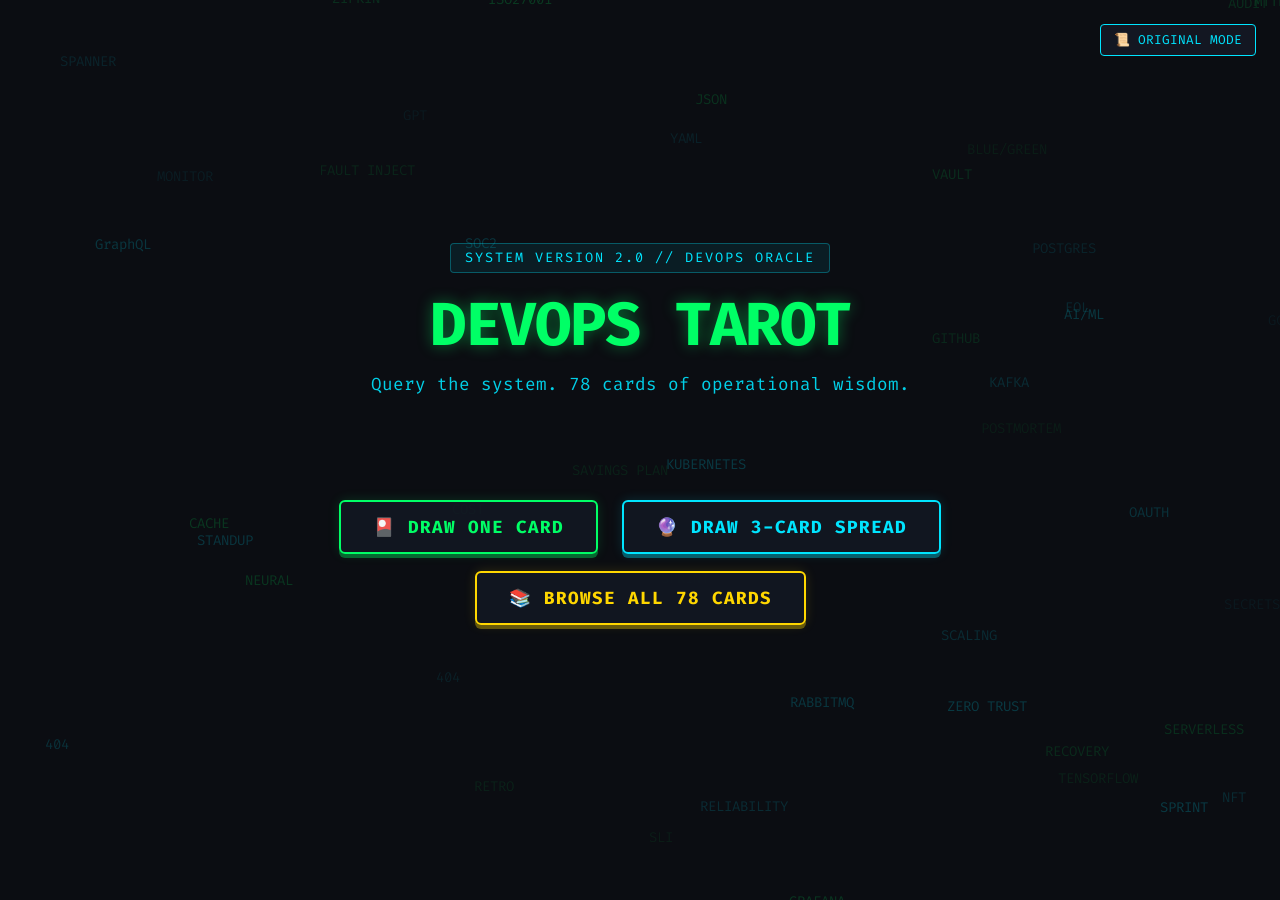
==== commit a489dfdc: "Update site" ====
--- a/docs/index.html
+++ b/docs/index.html
@@ -14,6 +14,7 @@
   <link rel="preconnect" href="https://fonts.gstatic.com" crossorigin />
   <link href="https://fonts.googleapis.com/css2?family=Fira+Code:wght@400;500;600;700&family=Inter:wght@400;600;700&display=swap" rel="stylesheet" />
   <link rel="stylesheet" href="style.css" />
+  <link rel="icon" type="image/png" href="favicon.png" />
 </head>
 <body>
   <canvas id="particleCanvas"></canvas>
@@ -105,11 +106,11 @@
       main.innerHTML = `
         <div class="landing-screen">
           <div class="button-group">
-            <button class="cyber-btn" onclick="drawSingleSpread()">[ DRAW ONE CARD ]</button>
-            <button class="cyber-btn cyan" onclick="drawThreeSpread()">[ DRAW 3-CARD SPREAD ]</button>
+            <button class="cyber-btn" onclick="drawSingleSpread()">🎴 DRAW ONE CARD</button>
+            <button class="cyber-btn cyan" onclick="drawThreeSpread()">🔮 DRAW 3-CARD SPREAD</button>
           </div>
           <div class="cards-link-section">
-            <a href="cards.html" class="cyber-btn gold">[ BROWSE ALL 78 CARDS ]</a>
+            <a href="cards.html" class="cyber-btn gold">📚 BROWSE ALL 78 CARDS</a>
           </div>
         </div>
       `;
@@ -156,8 +157,8 @@
             </div>
           </div>
           <div class="button-group">
-            <button class="cyber-btn" onclick="drawSingleSpread()">[ DRAW ANOTHER ]</button>
-            <button class="cyber-btn cyan" onclick="renderLanding()">[ START OVER ]</button>
+            <button class="cyber-btn" onclick="drawSingleSpread()">🎴 DRAW ANOTHER</button>
+            <button class="cyber-btn cyan" onclick="renderLanding()">🔄 START OVER</button>
           </div>
         </div>
       `;
@@ -201,8 +202,8 @@
           </div>
           <div id="threeSpreadSummary" style="width: 100%; max-width: 900px; margin-top: 1rem;"></div>
           <div class="button-group">
-            <button class="cyber-btn" onclick="drawThreeSpread()">[ DRAW NEW SPREAD ]</button>
-            <button class="cyber-btn cyan" onclick="renderLanding()">[ START OVER ]</button>
+            <button class="cyber-btn" onclick="drawThreeSpread()">🔮 DRAW NEW SPREAD</button>
+            <button class="cyber-btn cyan" onclick="renderLanding()">🔄 START OVER</button>
           </div>
         </div>
       `;
@@ -274,7 +275,26 @@
         w = canvas.width = window.innerWidth;
         h = canvas.height = window.innerHeight;
       });
-      const symbols = ['0', '1', '{', '}', ';', '/>', 'git', 'k8s', 'sudo', 'docker', '200', '404', '503', 'gRPC'];
+      const symbols = ['0', '1', '{', '}', ';', '/>', 'git', 'k8s', 'sudo', 'docker', '200', '404', '503', 'gRPC',
+        'CI/CD', 'AGILE', 'DevOps', 'SRE', 'IaC', 'YAML', 'JSON', 'API', 'REST', 'GraphQL',
+        'KUBERNETES', 'HELM', 'TERRAFORM', 'ANSIBLE', 'PUPPET', 'CLOUD', 'AWS', 'AZURE', 'GCP',
+        'SERVERLESS', 'MICROSERVICES', 'CONTAINERS', 'PODS', 'NODES', 'CLUSTERS', 'ORCHESTRATE',
+        'MONITOR', 'OBSERVE', 'TRACE', 'LOG', 'METRIC', 'ALERT', 'PAGERDUTY', 'DATADOG',
+        'PROMETHEUS', 'GRAFANA', 'ELK', 'SPLUNK', 'NEWRELIC', 'JAEGER', 'ZIPKIN',
+        'JENKINS', 'GITHUB', 'GITLAB', 'CIRCLECI', 'TRAVIS', 'BAZEL', 'BAZOOKA',
+        'DEPLOY', 'ROLLBACK', 'CANARY', 'BLUE/GREEN', 'A/B', 'FEATURE FLAGS', 'DARK LAUNCH',
+        'SCALING', 'AUTO-SCALE', 'LOAD BAL', 'CDN', 'EDGE', 'CACHE', 'REDIS', 'MEMCACHED',
+        'POSTGRES', 'MONGO', 'DYNAMO', 'BIGTABLE', 'SPANNER', 'COCKROACH', 'CASSANDRA',
+        'KAFKA', 'RABBITMQ', 'SQS', 'PUB/SUB', 'EVENTS', 'STREAM', 'REALTIME',
+        'BLOCKCHAIN', 'WEB3', 'NFT', 'HYPE', 'BURNOUT', 'CRUNCH', 'SPRINT', 'RETRO',
+        'STANDUP', 'KANBAN', 'SCRUM', 'VELOCITY', 'STORY POINTS', 'TECH DEBT', 'REFACTOR',
+        'LEGACY', 'DEPRECATED', 'EOL', 'MIGRATE', 'MODERNIZE', 'TRANSFORM', 'DIGITAL',
+        'AI/ML', 'LLM', 'GPT', 'NEURAL', 'TENSORFLOW', 'PYTORCH', 'HUGGINGFACE',
+        'ZERO TRUST', 'VAULT', 'SECRETS', 'TLS', 'MTLS', 'OAUTH', 'JWT', 'SAML', 'SSO',
+        'PENTEST', 'AUDIT', 'COMPLIANCE', 'SOC2', 'ISO27001', 'HIPAA', 'GDPR', 'CCPA',
+        'DOWNTIME', 'INCIDENT', 'POSTMORTEM', 'BLAMELESS', 'RCA', 'MTTR', 'MTBF', 'SLO', 'SLA', 'SLI',
+        'CHAOS', 'GREMLIN', 'LITMUS', 'FAULT INJECT', 'RESILIENCE', 'RELIABILITY', 'RECOVERY',
+        'COST', 'OPTIMIZE', 'RIGHTSIZE', 'SPOT INST', 'RESERVED', 'SAVINGS PLAN', 'BILL SHOCK'];
       const particles = [];
       const numParticles = 45;
       for (let i = 0; i < numParticles; i++) {
--- a/docs/style.css
+++ b/docs/style.css
@@ -117,7 +117,7 @@
 }
 
 .cyber-btn {
-  background: rgba(19, 23, 34, 0.85);
+  background: rgba(19, 23, 34, 0.92);
   border: 2px solid var(--neon-green);
   color: var(--neon-green);
   font-family: var(--font-code);
@@ -128,61 +128,87 @@
   cursor: pointer;
   position: relative;
   overflow: hidden;
-  transition: all 0.25s cubic-bezier(0.175, 0.885, 0.32, 1.275);
+  transition: all 0.15s ease;
   text-transform: uppercase;
   letter-spacing: 1px;
-  box-shadow: 0 0 12px rgba(0, 255, 102, 0.2);
+  text-decoration: none;
+  box-shadow: 0 4px 0 rgba(0, 255, 102, 0.35), 0 0 12px rgba(0, 255, 102, 0.15);
   animation: btnPulse 2.5s ease-in-out infinite;
 }
 
+.cyber-btn::after {
+  margin-left: 0.5rem;
+  transition: transform 0.2s ease;
+  display: inline-block;
+}
+
 @keyframes btnPulse {
-  0%, 100% { box-shadow: 0 0 12px rgba(0, 255, 102, 0.2); }
-  50% { box-shadow: 0 0 20px rgba(0, 255, 102, 0.45); }
+  0%, 100% { box-shadow: 0 4px 0 rgba(0, 255, 102, 0.35), 0 0 12px rgba(0, 255, 102, 0.2); }
+  50% { box-shadow: 0 4px 0 rgba(0, 255, 102, 0.35), 0 0 20px rgba(0, 255, 102, 0.45); }
 }
 
 .cyber-btn:hover {
   background: var(--neon-green);
   color: var(--bg-dark);
-  box-shadow: 0 0 30px rgba(0, 255, 102, 0.8);
-  transform: translateY(-3px) scale(1.05);
+  box-shadow: 0 6px 0 rgba(0, 255, 102, 0.45), 0 0 25px rgba(0, 255, 102, 0.5);
+  transform: translateY(-2px) scale(1.05);
+}
+
+.cyber-btn:hover::after {
+  transform: translateX(4px);
+}
+
+.cyber-btn:active {
+  box-shadow: 0 1px 0 rgba(0, 255, 102, 0.35), 0 0 8px rgba(0, 255, 102, 0.3);
+  transform: translateY(2px) scale(0.98);
 }
 
 .cyber-btn.cyan {
   border-color: var(--neon-cyan);
   color: var(--neon-cyan);
-  box-shadow: 0 0 12px rgba(0, 229, 255, 0.2);
+  box-shadow: 0 4px 0 rgba(0, 229, 255, 0.35), 0 0 12px rgba(0, 229, 255, 0.15);
   animation-name: btnPulseCyan;
 }
 
 @keyframes btnPulseCyan {
-  0%, 100% { box-shadow: 0 0 12px rgba(0, 229, 255, 0.2); }
-  50% { box-shadow: 0 0 20px rgba(0, 229, 255, 0.45); }
+  0%, 100% { box-shadow: 0 4px 0 rgba(0, 229, 255, 0.35), 0 0 12px rgba(0, 229, 255, 0.2); }
+  50% { box-shadow: 0 4px 0 rgba(0, 229, 255, 0.35), 0 0 20px rgba(0, 229, 255, 0.45); }
 }
 
 .cyber-btn.cyan:hover {
   background: var(--neon-cyan);
   color: var(--bg-dark);
-  box-shadow: 0 0 30px rgba(0, 229, 255, 0.8);
-  transform: translateY(-3px) scale(1.05);
+  box-shadow: 0 6px 0 rgba(0, 229, 255, 0.45), 0 0 25px rgba(0, 229, 255, 0.5);
+  transform: translateY(-2px) scale(1.05);
+}
+
+.cyber-btn.cyan:active {
+  box-shadow: 0 1px 0 rgba(0, 229, 255, 0.35), 0 0 8px rgba(0, 229, 255, 0.3);
+  transform: translateY(2px) scale(0.98);
 }
 
 .cyber-btn.gold {
   border-color: var(--neon-gold);
   color: var(--neon-gold);
-  box-shadow: 0 0 12px rgba(255, 215, 0, 0.2);
+  box-shadow: 0 4px 0 rgba(255, 215, 0, 0.35), 0 0 12px rgba(255, 215, 0, 0.15);
   animation-name: btnPulseGold;
 }
 
 @keyframes btnPulseGold {
-  0%, 100% { box-shadow: 0 0 12px rgba(255, 215, 0, 0.2); }
-  50% { box-shadow: 0 0 20px rgba(255, 215, 0, 0.45); }
+  0%, 100% { box-shadow: 0 4px 0 rgba(255, 215, 0, 0.35), 0 0 12px rgba(255, 215, 0, 0.2); }
+  50% { box-shadow: 0 4px 0 rgba(255, 215, 0, 0.35), 0 0 20px rgba(255, 215, 0, 0.45); }
 }
 
 .cyber-btn.gold:hover {
   background: var(--neon-gold);
   color: var(--bg-dark);
-  box-shadow: 0 0 30px rgba(255, 215, 0, 0.8);
-  transform: translateY(-3px) scale(1.05);
+  box-shadow: 0 6px 0 rgba(255, 215, 0, 0.45), 0 0 25px rgba(255, 215, 0, 0.5);
+  transform: translateY(-2px) scale(1.05);
+}
+
+.cyber-btn.gold:active {
+  box-shadow: 0 1px 0 rgba(255, 215, 0, 0.35), 0 0 8px rgba(255, 215, 0, 0.3);
+  transform: translateY(2px) scale(0.98);
 }
 
 .button-group {
@@ -556,11 +582,30 @@
   display: inline-block;
   margin-bottom: 1.5rem;
   font-family: var(--font-code);
+  font-weight: 700;
+  font-size: 0.9rem;
   color: var(--neon-cyan);
   text-decoration: none;
-  transition: color 0.2s ease;
+  background: rgba(19, 23, 34, 0.92);
+  border: 2px solid var(--neon-cyan);
+  border-radius: 6px;
+  padding: 0.6rem 1.2rem;
+  cursor: pointer;
+  position: relative;
+  transition: all 0.15s ease;
+  text-transform: uppercase;
+  letter-spacing: 1px;
+  box-shadow: 0 4px 0 rgba(0, 229, 255, 0.35), 0 0 12px rgba(0, 229, 255, 0.15);
 }
 
 .back-link:hover {
-  color: var(--neon-green);
-}
+  background: var(--neon-cyan);
+  color: var(--bg-dark);
+  box-shadow: 0 6px 0 rgba(0, 229, 255, 0.45), 0 0 25px rgba(0, 229, 255, 0.5);
+  transform: translateY(-2px) scale(1.05);
+}
+
+.back-link:active {
+  box-shadow: 0 1px 0 rgba(0, 229, 255, 0.35), 0 0 8px rgba(0, 229, 255, 0.3);
+  transform: translateY(2px) scale(0.98);
+}
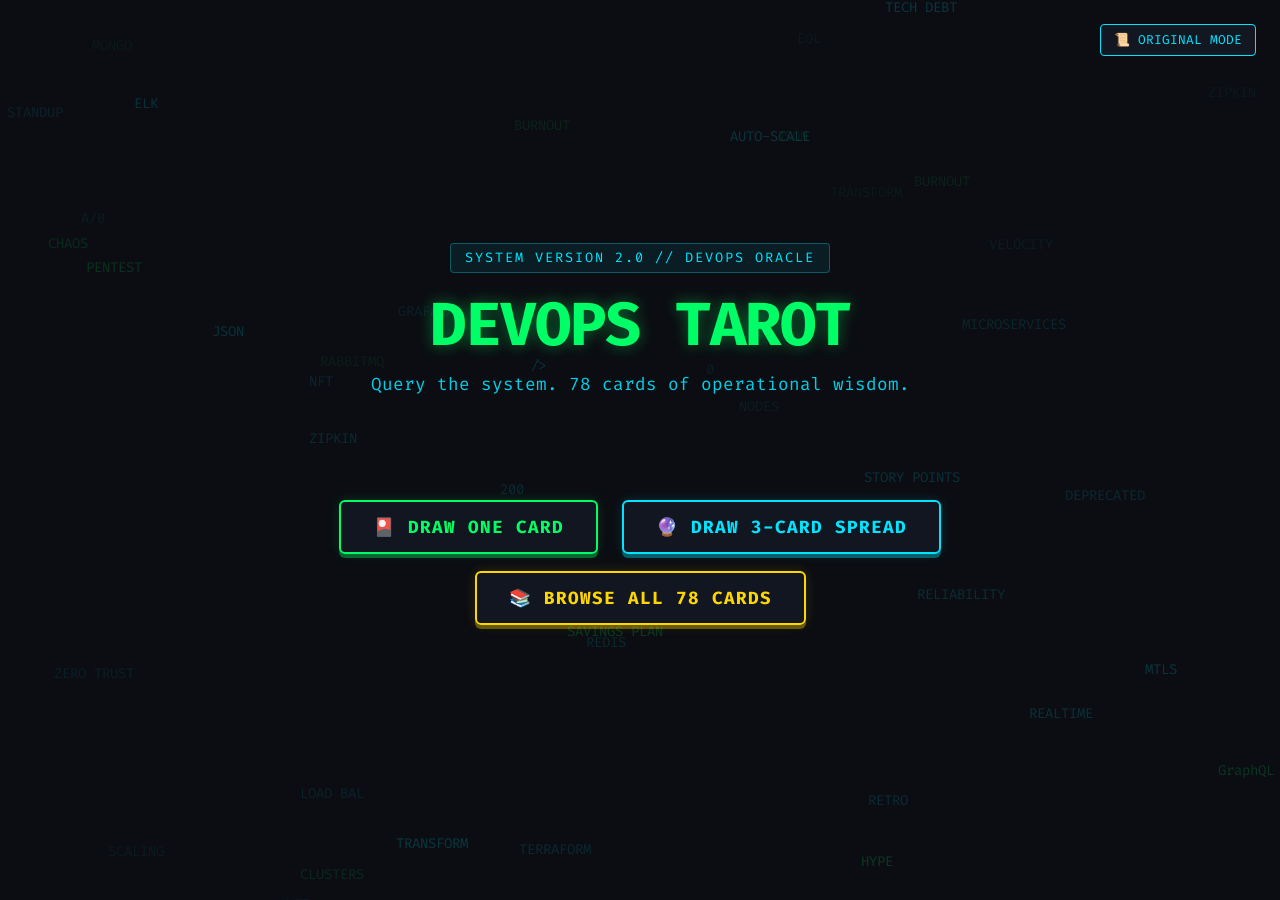
==== commit 3329808b: "Update social preview" ====
--- a/docs/index.html
+++ b/docs/index.html
@@ -6,10 +6,11 @@
   <title>DevOps Tarot // Query The System</title>
   <meta property="og:title" content="DevOps Tarot" />
   <meta property="og:description" content="Query the system. 78 cards of operational wisdom." />
-  <meta property="og:image" content="social-preview.png" />
+  <meta property="og:image" content="https://devopstarot.com/social-preview.png" />
+  <meta property="og:url" content="https://devopstarot.com" />
   <meta property="og:type" content="website" />
   <meta name="twitter:card" content="summary_large_image" />
-  <meta name="twitter:image" content="social-preview.png" />
+  <meta name="twitter:image" content="https://devopstarot.com/social-preview.png" />
   <link rel="preconnect" href="https://fonts.googleapis.com" />
   <link rel="preconnect" href="https://fonts.gstatic.com" crossorigin />
   <link href="https://fonts.googleapis.com/css2?family=Fira+Code:wght@400;500;600;700&family=Inter:wght@400;600;700&display=swap" rel="stylesheet" />
